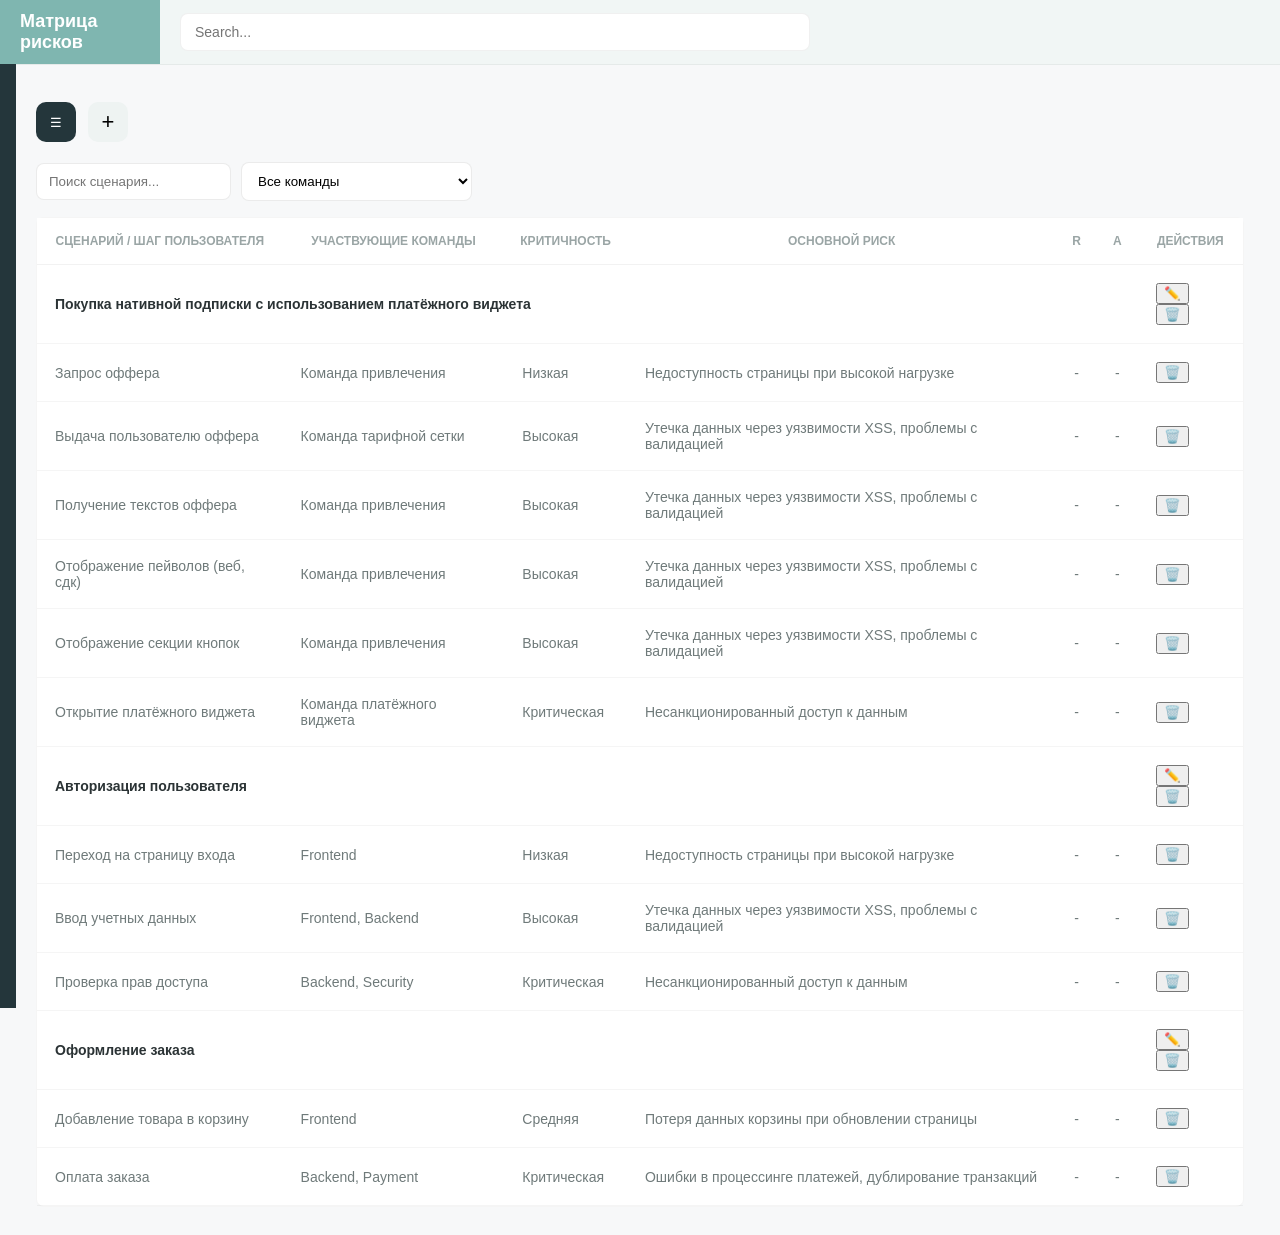
==== index.html @ 80216cce "Update index.html" ====
<!DOCTYPE html>
<html lang="ru">
<head>
<meta charset="UTF-8">
<meta name="viewport" content="width=device-width, initial-scale=1.0">
<title>Матрица рисков — Styled</title>
<style>
/* ====== ONLY STYLE CHANGES (STRUCTURE UNTOUCHED) ====== */

body{
  margin:0;
  background:#f7f8f9;
  font-family:-apple-system,BlinkMacSystemFont,"Segoe UI",Roboto,"Helvetica Neue",Arial,sans-serif;
  color:#2b2f33;
  overflow-x:hidden;
}

/* HEADER */
.header{
  height:64px;
  background:#f1f6f5;
  border-bottom:1px solid rgba(0,0,0,0.05);
  display:flex;
  align-items:center;
  position:fixed;
  top:0;
  left:0;
  right:0;
  z-index:50;
}
.logo-block{
  width:140px;
  height:64px;
  background:#7fb6b0;
  color:white;
  display:flex;
  align-items:center;
  padding-left:20px;
  font-weight:700;
  font-size:18px;
}
.header .search{
  margin-left:20px;
  flex:1;
  max-width:600px;
}
.header .search input{
  width:100%;
  padding:10px 14px;
  border-radius:8px;
  border:1px solid rgba(0,0,0,0.06);
  background:white;
  font-size:14px;
}

/* SIDEBAR */
.sidebar{
  width:240px;
  background:#24363b;
  color:#cfd9d9;
  height:100vh;
  position:fixed;
  top:64px;
  left:0;
  transform:translateX(-260px);
  transition:0.3s;
  padding:22px 18px;
  z-index:60;
}
.sidebar.open{transform:translateX(0);}
.menu-item{
  padding:10px 14px;
  border-radius:8px;
  cursor:pointer;
  margin-bottom:6px;
}
.menu-item:hover{background:rgba(255,255,255,0.05);color:white;}
.menu-item.active{background:rgba(255,255,255,0.08);color:white;}

/* MAIN */
.main{
  margin-top:64px;
  padding:28px 36px;
  transition:margin-left .3s;
}
.body-sidebar-open .main{margin-left:240px;}

/* (+) BUTTON */
.add-scn-button{
  width:40px;height:40px;border-radius:10px;border:none;
  background:#eef3f2;
  font-size:22px;
  cursor:pointer;
  display:flex;align-items:center;justify-content:center;
  margin-bottom:16px;
}

/* CONTROLS */
.controls{display:flex;justify-content:space-between;margin-bottom:16px;}
.controls input, .controls select{
  padding:10px 12px;
  border-radius:8px;
  border:1px solid rgba(0,0,0,0.08);
  background:white;
}

/* TABLE */
.table-container{
  background:white;
  border-radius:8px;
  border:1px solid rgba(0,0,0,0.04);
}
table{width:100%;border-collapse:collapse;}
thead th{
  font-size:12px;
  padding:16px;
  background:white;
  color:#9aa5a5;
  border-bottom:1px solid rgba(0,0,0,0.05);
  text-transform:uppercase;
}
tbody td{
  padding:18px;
  border-bottom:1px solid rgba(0,0,0,0.04);
  color:#6f7a7a;
  font-size:14px;
}
tbody tr:hover{background:rgba(0,0,0,0.02);}
.scenario-row td{font-weight:700;color:#2b3335;}

/* MODAL */
.modal-overlay{
  position:fixed;
  inset:0;
  background:rgba(0,0,0,0.5);
  display:none;
  align-items:center;
  justify-content:center;
  z-index:200;
}
.modal-overlay.active{display:flex;}
.modal{
  width:90%;max-width:880px;
  background:white;
  border-radius:10px;
  overflow:hidden;
}
.modal-header{
  padding:20px;
  border-bottom:1px solid rgba(0,0,0,0.06);
  font-size:20px;
  font-weight:700;
}
.modal-body{padding:20px;}
.modal-footer{
  padding:14px;
  border-top:1px solid rgba(0,0,0,0.06);
  display:flex;justify-content:flex-end;gap:10px;
}
button{cursor:pointer;}

</style>
</head>
<body>
<div class="header">
  <div class="logo-block">Матрица рисков</div>
  <div class="search"><input id="searchInput" placeholder="Search..." /></div>
</div>

<div class="sidebar" id="sidebar">
  <button id="sidebarClose" style="width:32px;height:32px;border:none;border-radius:8px;background:#1c2a2e;color:white;cursor:pointer;display:flex;align-items:center;justify-content:center;margin-bottom:16px;">✕</button>
  <div class="menu-item active">Матрица рисков</div>
      <div class="menu-item" onclick="toggleExportDropdown()">Экспорт</div>
      <div class="menu-item" onclick="toggleImportDropdown()">Импорт</div>
  <div class="menu-item">RACI</div>
  <div class="menu-item">MIRO</div>
  <div class="menu-item">Графики</div>
</div>

<div class="main" id="mainContent">
  <div style="display:flex;align-items:center;gap:12px;margin-bottom:20px;margin-top:10px;height:40px;align-items:center;">
    <button id="sidebarToggle" style="width:40px;height:40px;border:none;border-radius:10px;background:#24363b;color:white;cursor:pointer;display:flex;align-items:center;justify-content:center;">☰</button>
    <button class="add-scn-button" style="margin:0;">+</button>
  </div>

  <div class="controls">
    <div style="display:flex;gap:10px;align-items:center;">
      <input id="searchInput2" placeholder="Поиск сценария..." oninput="applyFilters()">
      <select id="teamFilter" onchange="applyFilters()"><option value="">Все команды</option></select>
    </div>
    <div style="display:none;"></div>
  </div>

  <div class="table-container">
    <div class="table-wrapper">
      <table id="risksTable">
        <thead>
          <tr>
            <th>Сценарий / Шаг пользователя</th>
            <th>Участвующие команды</th>
            <th>Критичность</th>
            <th>Основной риск</th>
            <th>R</th>
            <th>A</th>
            <th id="actionsHeader">Действия</th>
          </tr>
        </thead>
        <tbody id="tableBody"></tbody>
      </table>
    </div>
<!-- HAMBURGER BUTTON TO OPEN SIDEBAR -->

</div>
</div>

<div class="modal-overlay" id="modalOverlay">
  <div class="modal">
    <div class="modal-header"><span id="modalTitle">Добавить сценарий</span></div>
    <div class="modal-body">
      <label>Название сценария *</label>
      <input id="scenarioName" style="width:100%;padding:10px;margin-bottom:14px;border-radius:8px;border:1px solid rgba(0,0,0,0.08);">
      <div id="stepsContainer"></div>
      <button onclick="addStep()">➕ Добавить шаг</button>
    </div>
    <div class="modal-footer">
      <button onclick="closeModal()">Отмена</button>
      <button onclick="saveScenario()">Сохранить</button>
    </div>
  </div>
</div>

 <script src="app.js"></script>
</body>
</html>
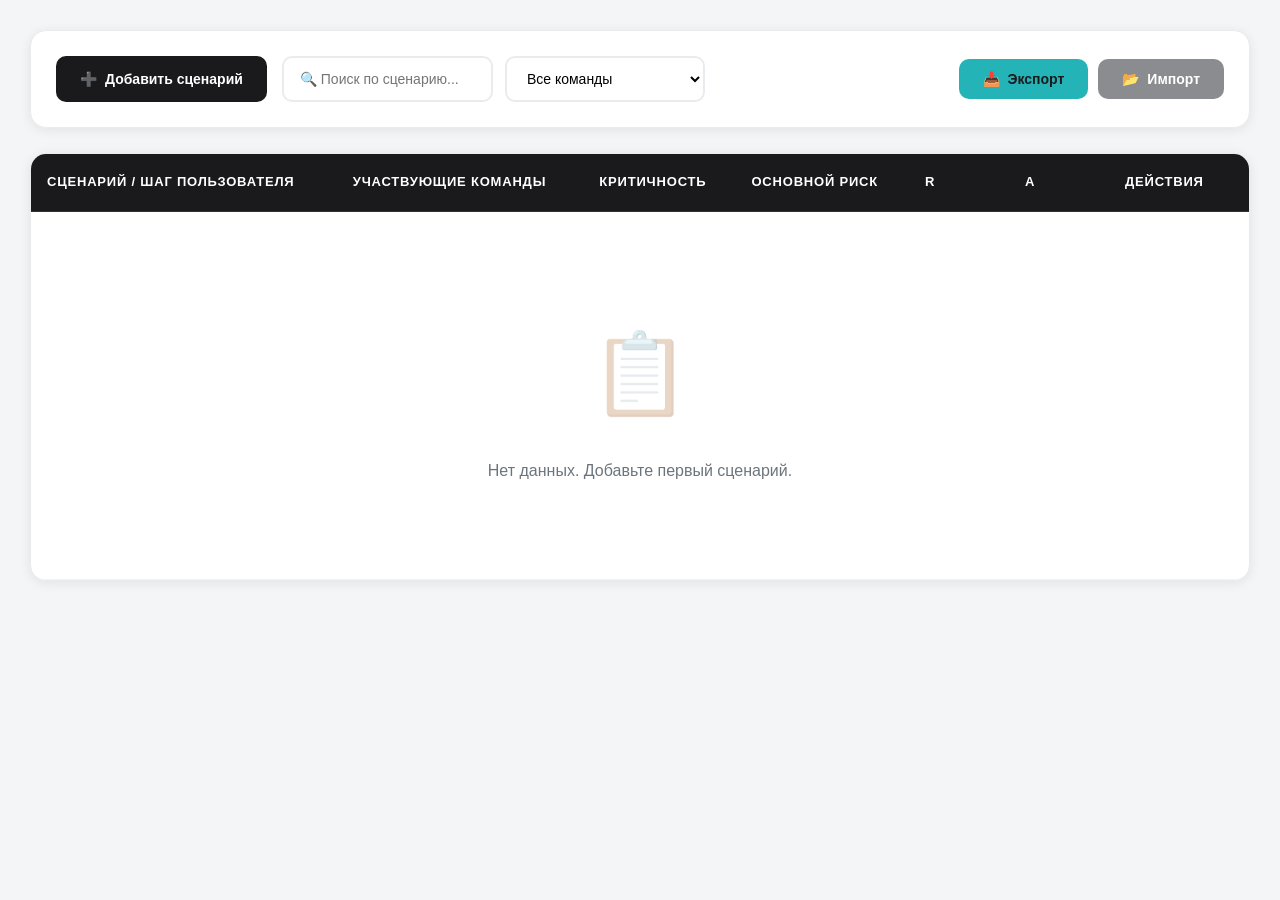
==== commit 43107a12: "Update index.html" ====
--- a/index.html
+++ b/index.html
@@ -1,234 +1,717 @@
 <!DOCTYPE html>
 <html lang="ru">
 <head>
-<meta charset="UTF-8">
-<meta name="viewport" content="width=device-width, initial-scale=1.0">
-<title>Матрица рисков — Styled</title>
-<style>
-/* ====== ONLY STYLE CHANGES (STRUCTURE UNTOUCHED) ====== */
-
-body{
-  margin:0;
-  background:#f7f8f9;
-  font-family:-apple-system,BlinkMacSystemFont,"Segoe UI",Roboto,"Helvetica Neue",Arial,sans-serif;
-  color:#2b2f33;
-  overflow-x:hidden;
-}
-
-/* HEADER */
-.header{
-  height:64px;
-  background:#f1f6f5;
-  border-bottom:1px solid rgba(0,0,0,0.05);
-  display:flex;
-  align-items:center;
-  position:fixed;
-  top:0;
-  left:0;
-  right:0;
-  z-index:50;
-}
-.logo-block{
-  width:140px;
-  height:64px;
-  background:#7fb6b0;
-  color:white;
-  display:flex;
-  align-items:center;
-  padding-left:20px;
-  font-weight:700;
-  font-size:18px;
-}
-.header .search{
-  margin-left:20px;
-  flex:1;
-  max-width:600px;
-}
-.header .search input{
-  width:100%;
-  padding:10px 14px;
-  border-radius:8px;
-  border:1px solid rgba(0,0,0,0.06);
-  background:white;
-  font-size:14px;
-}
-
-/* SIDEBAR */
-.sidebar{
-  width:240px;
-  background:#24363b;
-  color:#cfd9d9;
-  height:100vh;
-  position:fixed;
-  top:64px;
-  left:0;
-  transform:translateX(-260px);
-  transition:0.3s;
-  padding:22px 18px;
-  z-index:60;
-}
-.sidebar.open{transform:translateX(0);}
-.menu-item{
-  padding:10px 14px;
-  border-radius:8px;
-  cursor:pointer;
-  margin-bottom:6px;
-}
-.menu-item:hover{background:rgba(255,255,255,0.05);color:white;}
-.menu-item.active{background:rgba(255,255,255,0.08);color:white;}
-
-/* MAIN */
-.main{
-  margin-top:64px;
-  padding:28px 36px;
-  transition:margin-left .3s;
-}
-.body-sidebar-open .main{margin-left:240px;}
-
-/* (+) BUTTON */
-.add-scn-button{
-  width:40px;height:40px;border-radius:10px;border:none;
-  background:#eef3f2;
-  font-size:22px;
-  cursor:pointer;
-  display:flex;align-items:center;justify-content:center;
-  margin-bottom:16px;
-}
-
-/* CONTROLS */
-.controls{display:flex;justify-content:space-between;margin-bottom:16px;}
-.controls input, .controls select{
-  padding:10px 12px;
-  border-radius:8px;
-  border:1px solid rgba(0,0,0,0.08);
-  background:white;
-}
-
-/* TABLE */
-.table-container{
-  background:white;
-  border-radius:8px;
-  border:1px solid rgba(0,0,0,0.04);
-}
-table{width:100%;border-collapse:collapse;}
-thead th{
-  font-size:12px;
-  padding:16px;
-  background:white;
-  color:#9aa5a5;
-  border-bottom:1px solid rgba(0,0,0,0.05);
-  text-transform:uppercase;
-}
-tbody td{
-  padding:18px;
-  border-bottom:1px solid rgba(0,0,0,0.04);
-  color:#6f7a7a;
-  font-size:14px;
-}
-tbody tr:hover{background:rgba(0,0,0,0.02);}
-.scenario-row td{font-weight:700;color:#2b3335;}
-
-/* MODAL */
-.modal-overlay{
-  position:fixed;
-  inset:0;
-  background:rgba(0,0,0,0.5);
-  display:none;
-  align-items:center;
-  justify-content:center;
-  z-index:200;
-}
-.modal-overlay.active{display:flex;}
-.modal{
-  width:90%;max-width:880px;
-  background:white;
-  border-radius:10px;
-  overflow:hidden;
-}
-.modal-header{
-  padding:20px;
-  border-bottom:1px solid rgba(0,0,0,0.06);
-  font-size:20px;
-  font-weight:700;
-}
-.modal-body{padding:20px;}
-.modal-footer{
-  padding:14px;
-  border-top:1px solid rgba(0,0,0,0.06);
-  display:flex;justify-content:flex-end;gap:10px;
-}
-button{cursor:pointer;}
-
+    <meta charset="UTF-8">
+    <meta name="viewport" content="width=device-width, initial-scale=1.0">
+    <title>Матрица рисков</title>
+    <style>
+        * {
+            margin: 0;
+            padding: 0;
+            box-sizing: border-box;
+        }
+
+           body {
+        font-family: -apple-system, BlinkMacSystemFont, 'Segoe UI', Roboto, 'Helvetica Neue', Arial, sans-serif;
+        background: #F4F5F7;
+        color: #1A1A1D;
+        line-height: 1.6;
+    }
+
+    .container {
+        max-width: 1600px;
+        margin: 0 auto;
+        padding: 30px;
+    }
+
+    .controls {
+        background: white;
+        padding: 25px;
+        border-radius: 16px;
+        box-shadow: 0 2px 12px rgba(0,0,0,0.08);
+        margin-bottom: 25px;
+        border: 1px solid #e9ecef;
+    }
+
+    .controls-row {
+        display: flex;
+        flex-wrap: wrap;
+        gap: 15px;
+        align-items: center;
+        justify-content: space-between;
+    }
+
+    .controls-left {
+        display: flex;
+        gap: 15px;
+        flex-wrap: wrap;
+        flex: 1;
+    }
+
+    .btn {
+        padding: 12px 24px;
+        border: none;
+        border-radius: 10px;
+        cursor: pointer;
+        font-size: 14px;
+        font-weight: 600;
+        transition: all 0.3s ease;
+        white-space: nowrap;
+        display: inline-flex;
+        align-items: center;
+        gap: 8px;
+    }
+
+    .btn-primary {
+        background: #1A1A1D;
+        color: white;
+    }
+
+    .btn-primary:hover {
+        transform: translateY(-2px);
+        box-shadow: 0 6px 20px rgba(26, 26, 29, 0.4);
+    }
+
+    .btn-success {
+        background: #24b4b7;
+        color: #1A1A1D;
+    }
+
+    .btn-success:hover {
+        transform: translateY(-2px);
+        box-shadow: 0 6px 20px rgba(198, 255, 61, 0.4);
+    }
+
+    .btn-secondary {
+        background: #8B8C8F;
+        color: white;
+    }
+
+    .btn-secondary:hover {
+        transform: translateY(-2px);
+        box-shadow: 0 6px 20px rgba(139, 140, 143, 0.4);
+    }
+
+    .btn-danger {
+        background: #e2d6d6;
+        color: white;
+        padding: 8px 16px;
+        font-size: 13px;
+    }
+
+    .btn-danger:hover {
+        transform: translateY(-2px);
+        box-shadow: 0 4px 12px rgba(255, 71, 87, 0.4);
+    }
+
+    .btn-edit {
+        background: #ffa502;
+        color: white;
+        padding: 8px 16px;
+        font-size: 13px;
+        margin-right: 5px;
+    }
+
+    .btn-edit:hover {
+        transform: translateY(-2px);
+        box-shadow: 0 4px 12px rgba(255, 165, 2, 0.4);
+    }
+
+    .input-group {
+        display: flex;
+        gap: 12px;
+        flex-wrap: wrap;
+    }
+
+    input[type="text"],
+    input[type="number"],
+    select,
+    textarea {
+        padding: 12px 16px;
+        border: 2px solid #e9ecef;
+        border-radius: 10px;
+        font-size: 14px;
+        transition: all 0.3s ease;
+        min-width: 200px;
+        background: white;
+    }
+
+    input[type="text"]:focus,
+    input[type="number"]:focus,
+    select:focus,
+    textarea:focus {
+        outline: none;
+        border-color: #24b4b7;
+        box-shadow: 0 0 0 3px rgba(198, 255, 61, 0.1);
+    }
+
+    .table-container {
+        background: white;
+        border-radius: 16px;
+        box-shadow: 0 2px 12px rgba(0,0,0,0.08);
+        overflow: hidden;
+        border: 1px solid #e9ecef;
+    }
+
+    .table-wrapper {
+        overflow-x: auto;
+    }
+
+    table {
+        width: 100%;
+        border-collapse: collapse;
+        min-width: 1000px;
+    }
+
+    thead {
+        background: #1A1A1D;
+        color: white;
+    }
+
+    th {
+        padding: 18px 16px;
+        text-align: left;
+        font-weight: 600;
+        font-size: 13px;
+        text-transform: uppercase;
+        letter-spacing: 0.8px;
+        border-bottom: 3px solid rgba(255,255,255,0.1);
+    }
+
+    td {
+        padding: 16px;
+        border-bottom: 1px solid #f1f3f5;
+        font-size: 14px;
+        color: #495057;
+    }
+
+    tbody tr {
+        transition: all 0.2s ease;
+    }
+
+    tbody tr:hover {
+        background: #f8f9fa;
+        transform: scale(1.001);
+    }
+
+    .scenario-row {
+        background: #d1d5da;
+        font-weight: 700;
+        color: #1A1A1D;
+    }
+
+    .scenario-row td {
+        padding: 16px;
+        font-size: 15px;
+        border-bottom: 2px solid #adb5bd;
+    }
+
+    .scenario-row:hover {
+        background: #dee2e6;
+    }
+
+    .step-row td:first-child {
+        padding-left: 50px;
+        position: relative;
+    }
+
+    .step-row td:first-child::before {
+        content: '└';
+        position: absolute;
+        left: 30px;
+        color: #adb5bd;
+        font-weight: bold;
+    }
+
+    .editable {
+        cursor: pointer;
+        position: relative;
+        min-height: 20px;
+        border-radius: 6px;
+        transition: all 0.2s ease;
+    }
+
+    .editable:hover {
+        background: #f1f2f6;
+    }
+
+    .editable input,
+    .editable select,
+    .editable textarea {
+        width: 100%;
+        padding: 8px 12px;
+        border: 2px solid #24b4b7;
+        border-radius: 8px;
+        font-size: 14px;
+        min-width: auto;
+    }
+
+    .editable textarea {
+        min-height: 80px;
+        resize: vertical;
+    }
+
+    .criticality {
+        display: inline-block;
+        padding: 6px 14px;
+        border-radius: 20px;
+        font-weight: 700;
+        font-size: 12px;
+        text-transform: uppercase;
+        letter-spacing: 0.5px;
+    }
+
+    .criticality-low {
+        background: #d1fae5;
+        color: #065f46;
+    }
+
+    .criticality-medium {
+        background: #fef3c7;
+        color: #92400e;
+    }
+
+    .criticality-high {
+        background: #fed7d7;
+        color: #991b1b;
+    }
+
+    .criticality-critical {
+        background: #ff4757;
+        color: white;
+    }
+
+    .actions-cell {
+        text-align: center;
+        white-space: nowrap;
+    }
+
+    /* Modal */
+    .modal-overlay {
+        display: none;
+        position: fixed;
+        top: 0;
+        left: 0;
+        right: 0;
+        bottom: 0;
+        background: rgba(0, 0, 0, 0.7);
+        backdrop-filter: blur(8px);
+        z-index: 1000;
+        animation: fadeIn 0.3s ease;
+    }
+
+    .modal-overlay.active {
+        display: flex;
+        align-items: center;
+        justify-content: center;
+    }
+
+    @keyframes fadeIn {
+        from { opacity: 0; }
+        to { opacity: 1; }
+    }
+
+    .modal {
+        background: white;
+        border-radius: 20px;
+        box-shadow: 0 25px 50px rgba(0,0,0,0.5);
+        width: 90%;
+        max-width: 900px;
+        max-height: 90vh;
+        overflow-y: auto;
+        animation: slideUp 0.4s cubic-bezier(0.16, 1, 0.3, 1);
+    }
+
+    @keyframes slideUp {
+        from {
+            opacity: 0;
+            transform: translateY(100px) scale(0.9);
+        }
+        to {
+            opacity: 1;
+            transform: translateY(0) scale(1);
+        }
+    }
+
+    .modal-header {
+        padding: 30px;
+        border-bottom: 2px solid #f1f3f5;
+        display: flex;
+        justify-content: space-between;
+        align-items: center;
+        background: #1A1A1D;
+        color: white;
+        border-radius: 20px 20px 0 0;
+    }
+
+    .modal-header h2 {
+        font-size: 24px;
+        font-weight: 700;
+    }
+
+    .close-btn {
+        background: rgba(255,255,255,0.2);
+        border: none;
+        font-size: 28px;
+        color: white;
+        cursor: pointer;
+        padding: 0;
+        width: 40px;
+        height: 40px;
+        display: flex;
+        align-items: center;
+        justify-content: center;
+        border-radius: 10px;
+        transition: all 0.2s ease;
+    }
+
+    .close-btn:hover {
+        background: rgba(255,255,255,0.3);
+        transform: rotate(90deg);
+    }
+
+    .modal-body {
+        padding: 30px;
+    }
+
+    .form-group {
+        margin-bottom: 24px;
+    }
+
+    .form-group label {
+        display: block;
+        margin-bottom: 10px;
+        font-weight: 600;
+        color: #1A1A1D;
+        font-size: 14px;
+    }
+
+    .form-group input,
+    .form-group select,
+    .form-group textarea {
+        width: 100%;
+        padding: 12px 16px;
+        border: 2px solid #e9ecef;
+        border-radius: 10px;
+        font-size: 14px;
+        font-family: inherit;
+        transition: all 0.3s ease;
+    }
+
+    .form-group textarea {
+        resize: vertical;
+        min-height: 100px;
+    }
+
+    .form-group input:focus,
+    .form-group select:focus,
+    .form-group textarea:focus {
+        outline: none;
+        border-color: #24b4b7;
+        box-shadow: 0 0 0 3px rgba(198, 255, 61, 0.1);
+    }
+
+    .steps-container {
+        margin-top: 20px;
+    }
+
+    .step-item {
+        background: #f8f9fa;
+        padding: 24px;
+        border-radius: 12px;
+        margin-bottom: 20px;
+        border: 2px solid #dee2e6;
+        transition: all 0.3s ease;
+    }
+
+    .step-item:hover {
+        border-color: #24b4b7;
+        box-shadow: 0 4px 12px rgba(198, 255, 61, 0.15);
+    }
+
+    .step-header {
+        display: flex;
+        justify-content: space-between;
+        align-items: center;
+        margin-bottom: 20px;
+    }
+
+    .step-number {
+        font-weight: 700;
+        background: #1A1A1D;
+        color: white;
+        padding: 8px 16px;
+        border-radius: 20px;
+        font-size: 14px;
+    }
+
+    .btn-remove {
+        background: #fed7d7;
+        color: white;
+        padding: 8px 16px;
+        border-radius: 8px;
+        border: none;
+        cursor: pointer;
+        font-size: 13px;
+        font-weight: 600;
+        transition: all 0.2s ease;
+    }
+
+    .btn-remove:hover {
+        transform: translateY(-2px);
+        box-shadow: 0 4px 12px rgba(255, 71, 87, 0.4);
+    }
+
+    .btn-add-step {
+        width: 100%;
+        padding: 16px;
+        background: #f1f2f6;
+        border: 2px dashed #24b4b7;
+        border-radius: 12px;
+        color: #1A1A1D;
+        cursor: pointer;
+        font-weight: 700;
+        font-size: 14px;
+        transition: all 0.3s ease;
+    }
+
+    .btn-add-step:hover {
+        background: #e3e5e8;
+        border-color: #b5e630;
+        transform: translateY(-2px);
+        box-shadow: 0 4px 12px rgba(198, 255, 61, 0.2);
+    }
+
+    .modal-footer {
+        padding: 20px 30px;
+        border-top: 2px solid #f1f3f5;
+        display: flex;
+        gap: 12px;
+        justify-content: flex-end;
+        background: #f8f9fa;
+        border-radius: 0 0 20px 20px;
+    }
+
+    .empty-state {
+        text-align: center;
+        padding: 80px 20px;
+        color: #6c757d;
+    }
+
+    .empty-state-icon {
+        font-size: 80px;
+        margin-bottom: 20px;
+        opacity: 0.3;
+    }
+
+    .empty-state p {
+        font-size: 16px;
+        color: #6c757d;
+    }
+
+    .dropdown {
+        position: relative;
+        display: inline-block;
+    }
+
+    .dropdown-content {
+        display: none;
+        position: absolute;
+        background-color: white;
+        min-width: 220px;
+        box-shadow: 0 8px 24px rgba(0,0,0,0.15);
+        border-radius: 12px;
+        z-index: 1;
+        overflow: hidden;
+        border: 1px solid #e9ecef;
+        top: 100%;
+        right: 0;
+        margin-top: 8px;
+    }
+
+    .dropdown-content.show {
+        display: block;
+    }
+
+    .dropdown-item {
+        padding: 12px 20px;
+        cursor: pointer;
+        transition: all 0.2s ease;
+        display: flex;
+        align-items: center;
+        gap: 10px;
+        font-size: 14px;
+        color: #495057;
+        border: none;
+        background: none;
+        width: 100%;
+        text-align: left;
+        font-weight: 500;
+    }
+
+    .dropdown-item:hover {
+        background: #f1f2f6;
+        color: #1A1A1D;
+    }
+
+    @media (max-width: 768px) {
+        .container {
+            padding: 15px;
+        }
+
+        .controls {
+            padding: 20px;
+        }
+
+        .controls-row {
+            flex-direction: column;
+            align-items: stretch;
+        }
+
+        .controls-left {
+            flex-direction: column;
+        }
+
+        input[type="text"],
+        select {
+            width: 100%;
+            min-width: auto;
+        }
+
+        .modal {
+            width: 95%;
+            max-height: 95vh;
+            border-radius: 16px;
+        }
+
+        .modal-body {
+            padding: 20px;
+        }
+
+        table {
+            font-size: 12px;
+        }
+
+        th, td {
+            padding: 12px 10px;
+        }
+
+        .step-row td:first-child {
+            padding-left: 30px;
+        }
+
+        .step-row td:first-child::before {
+            left: 15px;
+        }
+    }
 </style>
 </head>
 <body>
-<div class="header">
-  <div class="logo-block">Матрица рисков</div>
-  <div class="search"><input id="searchInput" placeholder="Search..." /></div>
-</div>
-
-<div class="sidebar" id="sidebar">
-  <button id="sidebarClose" style="width:32px;height:32px;border:none;border-radius:8px;background:#1c2a2e;color:white;cursor:pointer;display:flex;align-items:center;justify-content:center;margin-bottom:16px;">✕</button>
-  <div class="menu-item active">Матрица рисков</div>
-      <div class="menu-item" onclick="toggleExportDropdown()">Экспорт</div>
-      <div class="menu-item" onclick="toggleImportDropdown()">Импорт</div>
-  <div class="menu-item">RACI</div>
-  <div class="menu-item">MIRO</div>
-  <div class="menu-item">Графики</div>
-</div>
-
-<div class="main" id="mainContent">
-  <div style="display:flex;align-items:center;gap:12px;margin-bottom:20px;margin-top:10px;height:40px;align-items:center;">
-    <button id="sidebarToggle" style="width:40px;height:40px;border:none;border-radius:10px;background:#24363b;color:white;cursor:pointer;display:flex;align-items:center;justify-content:center;">☰</button>
-    <button class="add-scn-button" style="margin:0;">+</button>
-  </div>
-
-  <div class="controls">
-    <div style="display:flex;gap:10px;align-items:center;">
-      <input id="searchInput2" placeholder="Поиск сценария..." oninput="applyFilters()">
-      <select id="teamFilter" onchange="applyFilters()"><option value="">Все команды</option></select>
+    <div class="header">
     </div>
-    <div style="display:none;"></div>
-  </div>
-
-  <div class="table-container">
-    <div class="table-wrapper">
-      <table id="risksTable">
-        <thead>
-          <tr>
-            <th>Сценарий / Шаг пользователя</th>
-            <th>Участвующие команды</th>
-            <th>Критичность</th>
-            <th>Основной риск</th>
-            <th>R</th>
-            <th>A</th>
-            <th id="actionsHeader">Действия</th>
-          </tr>
-        </thead>
-        <tbody id="tableBody"></tbody>
-      </table>
+
+    <div class="container">
+        <div class="controls">
+            <div class="controls-row">
+                <div class="controls-left">
+                    <button class="btn btn-primary" id="addScenarioBtn" onclick="openModal()">
+                        <span>➕</span> Добавить сценарий
+                    </button>
+                    <div class="input-group">
+                        <input type="text" id="searchInput" placeholder="🔍 Поиск по сценарию..." oninput="applyFilters()">
+                        <select id="teamFilter" onchange="applyFilters()">
+                            <option value="">Все команды</option>
+                        </select>
+                    </div>
+                </div>
+                <div style="display: flex; gap: 10px; flex-wrap: wrap;">
+                    <div class="dropdown">
+                        <button class="btn btn-success" onclick="toggleExportDropdown()">
+                            <span>📥</span> Экспорт
+                        </button>
+                        <div id="exportDropdown" class="dropdown-content">
+                            <button class="dropdown-item" onclick="saveToFile()">
+                                <span>💾</span> Скачать JSON
+                            </button>
+                            <button class="dropdown-item" onclick="exportToCSV()">
+                                <span>📊</span> Экспорт в CSV
+                            </button>
+                        </div>
+                    </div>
+                    <div class="dropdown">
+                        <button class="btn btn-secondary" onclick="toggleImportDropdown()">
+                            <span>📂</span> Импорт
+                        </button>
+                        <div id="importDropdown" class="dropdown-content">
+                            <button class="dropdown-item" onclick="document.getElementById('fileInput').click()">
+                                <span>📄</span> Загрузить JSON
+                            </button>
+                            <button class="dropdown-item" onclick="document.getElementById('csvInput').click()">
+                                <span>📊</span> Импорт из CSV
+                            </button>
+                        </div>
+                    </div>
+                    <input type="file" id="fileInput" accept=".json" style="display: none;" onchange="loadFromFile(event)">
+                    <input type="file" id="csvInput" accept=".csv" style="display: none;" onchange="importFromCSV(event)">
+                </div>
+            </div>
+        </div>
+
+        <div class="table-container">
+            <div class="table-wrapper">
+                <table id="risksTable">
+                    <thead>
+                        <tr>
+                            <th>Сценарий / Шаг пользователя</th>
+                            <th>Участвующие команды</th>
+                            <th>Критичность</th>
+                            <th>Основной риск</th>
+                            <th style="width: 100px;">R</th>
+                            <th style="width: 100px;">A</th>
+                            <th style="width: 140px;" id="actionsHeader">Действия</th>
+                        </tr>
+                    </thead>
+                    <tbody id="tableBody">
+                        <tr>
+                            <td colspan="7">
+                                <div class="empty-state">
+                                    <div class="empty-state-icon">📋</div>
+                                    <p>Нет данных. Добавьте первый сценарий.</p>
+                                </div>
+                            </td>
+                        </tr>
+                    </tbody>
+                </table>
+            </div>
+        </div>
     </div>
-<!-- HAMBURGER BUTTON TO OPEN SIDEBAR -->
-
-</div>
-</div>
-
-<div class="modal-overlay" id="modalOverlay">
-  <div class="modal">
-    <div class="modal-header"><span id="modalTitle">Добавить сценарий</span></div>
-    <div class="modal-body">
-      <label>Название сценария *</label>
-      <input id="scenarioName" style="width:100%;padding:10px;margin-bottom:14px;border-radius:8px;border:1px solid rgba(0,0,0,0.08);">
-      <div id="stepsContainer"></div>
-      <button onclick="addStep()">➕ Добавить шаг</button>
+
+    <!-- Modal -->
+    <div class="modal-overlay" id="modalOverlay">
+        <div class="modal">
+            <div class="modal-header">
+                <h2 id="modalTitle">Добавить сценарий</h2>
+                <button class="close-btn" onclick="closeModal()">&times;</button>
+            </div>
+            <div class="modal-body">
+                <div class="form-group">
+                    <label>Название сценария *</label>
+                    <input type="text" id="scenarioName" placeholder="Например: Регистрация пользователя">
+                </div>
+
+                <div class="steps-container">
+                    <label style="display: block; margin-bottom: 12px; font-weight: 600; color: #2d3748;">Шаги сценария</label>
+                    <div id="stepsContainer"></div>
+                    <button class="btn-add-step" onclick="addStep()">➕ Добавить шаг</button>
+                </div>
+            </div>
+            <div class="modal-footer">
+                <button class="btn btn-secondary" onclick="closeModal()">Отмена</button>
+                <button class="btn btn-success" onclick="saveScenario()">💾 Сохранить сценарий</button>
+            </div>
+        </div>
     </div>
-    <div class="modal-footer">
-      <button onclick="closeModal()">Отмена</button>
-      <button onclick="saveScenario()">Сохранить</button>
-    </div>
-  </div>
-</div>
-
- <script src="app.js"></script>
+
+    <script src="app.js"></script>
 </body>
 </html>
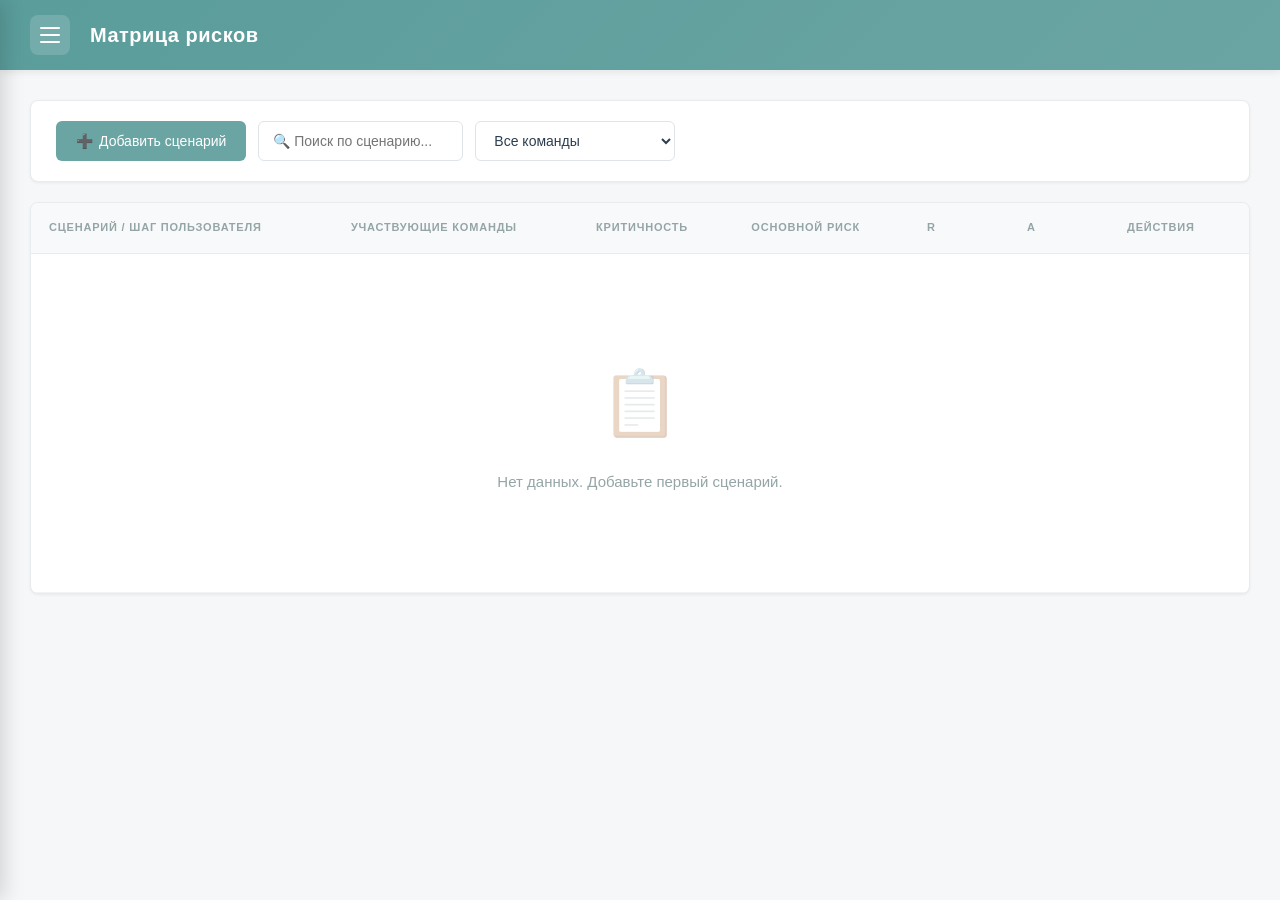
==== commit b98d5bf9: "Update index.html" ====
--- a/index.html
+++ b/index.html
@@ -11,603 +11,802 @@
             box-sizing: border-box;
         }
 
-           body {
-        font-family: -apple-system, BlinkMacSystemFont, 'Segoe UI', Roboto, 'Helvetica Neue', Arial, sans-serif;
-        background: #F4F5F7;
-        color: #1A1A1D;
-        line-height: 1.6;
-    }
-
-    .container {
-        max-width: 1600px;
-        margin: 0 auto;
-        padding: 30px;
-    }
-
-    .controls {
-        background: white;
-        padding: 25px;
-        border-radius: 16px;
-        box-shadow: 0 2px 12px rgba(0,0,0,0.08);
-        margin-bottom: 25px;
-        border: 1px solid #e9ecef;
-    }
-
-    .controls-row {
-        display: flex;
-        flex-wrap: wrap;
-        gap: 15px;
-        align-items: center;
-        justify-content: space-between;
-    }
-
-    .controls-left {
-        display: flex;
-        gap: 15px;
-        flex-wrap: wrap;
-        flex: 1;
-    }
-
-    .btn {
-        padding: 12px 24px;
-        border: none;
-        border-radius: 10px;
-        cursor: pointer;
-        font-size: 14px;
-        font-weight: 600;
-        transition: all 0.3s ease;
-        white-space: nowrap;
-        display: inline-flex;
-        align-items: center;
-        gap: 8px;
-    }
-
-    .btn-primary {
-        background: #1A1A1D;
-        color: white;
-    }
-
-    .btn-primary:hover {
-        transform: translateY(-2px);
-        box-shadow: 0 6px 20px rgba(26, 26, 29, 0.4);
-    }
-
-    .btn-success {
-        background: #24b4b7;
-        color: #1A1A1D;
-    }
-
-    .btn-success:hover {
-        transform: translateY(-2px);
-        box-shadow: 0 6px 20px rgba(198, 255, 61, 0.4);
-    }
-
-    .btn-secondary {
-        background: #8B8C8F;
-        color: white;
-    }
-
-    .btn-secondary:hover {
-        transform: translateY(-2px);
-        box-shadow: 0 6px 20px rgba(139, 140, 143, 0.4);
-    }
-
-    .btn-danger {
-        background: #e2d6d6;
-        color: white;
-        padding: 8px 16px;
-        font-size: 13px;
-    }
-
-    .btn-danger:hover {
-        transform: translateY(-2px);
-        box-shadow: 0 4px 12px rgba(255, 71, 87, 0.4);
-    }
-
-    .btn-edit {
-        background: #ffa502;
-        color: white;
-        padding: 8px 16px;
-        font-size: 13px;
-        margin-right: 5px;
-    }
-
-    .btn-edit:hover {
-        transform: translateY(-2px);
-        box-shadow: 0 4px 12px rgba(255, 165, 2, 0.4);
-    }
-
-    .input-group {
-        display: flex;
-        gap: 12px;
-        flex-wrap: wrap;
-    }
-
-    input[type="text"],
-    input[type="number"],
-    select,
-    textarea {
-        padding: 12px 16px;
-        border: 2px solid #e9ecef;
-        border-radius: 10px;
-        font-size: 14px;
-        transition: all 0.3s ease;
-        min-width: 200px;
-        background: white;
-    }
-
-    input[type="text"]:focus,
-    input[type="number"]:focus,
-    select:focus,
-    textarea:focus {
-        outline: none;
-        border-color: #24b4b7;
-        box-shadow: 0 0 0 3px rgba(198, 255, 61, 0.1);
-    }
-
-    .table-container {
-        background: white;
-        border-radius: 16px;
-        box-shadow: 0 2px 12px rgba(0,0,0,0.08);
-        overflow: hidden;
-        border: 1px solid #e9ecef;
-    }
-
-    .table-wrapper {
-        overflow-x: auto;
-    }
-
-    table {
-        width: 100%;
-        border-collapse: collapse;
-        min-width: 1000px;
-    }
-
-    thead {
-        background: #1A1A1D;
-        color: white;
-    }
-
-    th {
-        padding: 18px 16px;
-        text-align: left;
-        font-weight: 600;
-        font-size: 13px;
-        text-transform: uppercase;
-        letter-spacing: 0.8px;
-        border-bottom: 3px solid rgba(255,255,255,0.1);
-    }
-
-    td {
-        padding: 16px;
-        border-bottom: 1px solid #f1f3f5;
-        font-size: 14px;
-        color: #495057;
-    }
-
-    tbody tr {
-        transition: all 0.2s ease;
-    }
-
-    tbody tr:hover {
-        background: #f8f9fa;
-        transform: scale(1.001);
-    }
-
-    .scenario-row {
-        background: #d1d5da;
-        font-weight: 700;
-        color: #1A1A1D;
-    }
-
-    .scenario-row td {
-        padding: 16px;
-        font-size: 15px;
-        border-bottom: 2px solid #adb5bd;
-    }
-
-    .scenario-row:hover {
-        background: #dee2e6;
-    }
-
-    .step-row td:first-child {
-        padding-left: 50px;
-        position: relative;
-    }
-
-    .step-row td:first-child::before {
-        content: '└';
-        position: absolute;
-        left: 30px;
-        color: #adb5bd;
-        font-weight: bold;
-    }
-
-    .editable {
-        cursor: pointer;
-        position: relative;
-        min-height: 20px;
-        border-radius: 6px;
-        transition: all 0.2s ease;
-    }
-
-    .editable:hover {
-        background: #f1f2f6;
-    }
-
-    .editable input,
-    .editable select,
-    .editable textarea {
-        width: 100%;
-        padding: 8px 12px;
-        border: 2px solid #24b4b7;
-        border-radius: 8px;
-        font-size: 14px;
-        min-width: auto;
-    }
-
-    .editable textarea {
-        min-height: 80px;
-        resize: vertical;
-    }
-
-    .criticality {
-        display: inline-block;
-        padding: 6px 14px;
-        border-radius: 20px;
-        font-weight: 700;
-        font-size: 12px;
-        text-transform: uppercase;
-        letter-spacing: 0.5px;
-    }
-
-    .criticality-low {
-        background: #d1fae5;
-        color: #065f46;
-    }
-
-    .criticality-medium {
-        background: #fef3c7;
-        color: #92400e;
-    }
-
-    .criticality-high {
-        background: #fed7d7;
-        color: #991b1b;
-    }
-
-    .criticality-critical {
-        background: #ff4757;
-        color: white;
-    }
-
-    .actions-cell {
-        text-align: center;
-        white-space: nowrap;
-    }
-
-    /* Modal */
-    .modal-overlay {
-        display: none;
-        position: fixed;
-        top: 0;
-        left: 0;
-        right: 0;
-        bottom: 0;
-        background: rgba(0, 0, 0, 0.7);
-        backdrop-filter: blur(8px);
-        z-index: 1000;
-        animation: fadeIn 0.3s ease;
-    }
-
-    .modal-overlay.active {
-        display: flex;
-        align-items: center;
-        justify-content: center;
-    }
-
-    @keyframes fadeIn {
-        from { opacity: 0; }
-        to { opacity: 1; }
-    }
-
-    .modal {
-        background: white;
-        border-radius: 20px;
-        box-shadow: 0 25px 50px rgba(0,0,0,0.5);
-        width: 90%;
-        max-width: 900px;
-        max-height: 90vh;
-        overflow-y: auto;
-        animation: slideUp 0.4s cubic-bezier(0.16, 1, 0.3, 1);
-    }
-
-    @keyframes slideUp {
-        from {
+        body {
+            font-family: -apple-system, BlinkMacSystemFont, 'Segoe UI', 'Helvetica Neue', Arial, sans-serif;
+            background: #f5f7f9;
+            color: #2c3e50;
+            line-height: 1.6;
+        }
+
+        /* Header */
+        .header {
+            background: linear-gradient(135deg, #5a9d9b 0%, #6ba5a3 100%);
+            height: 70px;
+            display: flex;
+            align-items: center;
+            padding: 0 30px;
+            box-shadow: 0 2px 8px rgba(0,0,0,0.08);
+            position: relative;
+        }
+
+        .header-logo {
+            color: white;
+            font-size: 20px;
+            font-weight: 600;
+            letter-spacing: 0.5px;
+        }
+
+        .hamburger {
+            background: rgba(255,255,255,0.15);
+            border: none;
+            width: 40px;
+            height: 40px;
+            border-radius: 8px;
+            cursor: pointer;
+            display: flex;
+            flex-direction: column;
+            align-items: center;
+            justify-content: center;
+            gap: 5px;
+            transition: all 0.3s ease;
+            margin-right: 20px;
+        }
+
+        .hamburger:hover {
+            background: rgba(255,255,255,0.25);
+        }
+
+        .hamburger span {
+            display: block;
+            width: 20px;
+            height: 2px;
+            background: white;
+            border-radius: 2px;
+            transition: all 0.3s ease;
+        }
+
+        /* Sidebar */
+        .sidebar {
+            position: fixed;
+            left: -280px;
+            top: 0;
+            width: 280px;
+            height: 100vh;
+            background: #3d4f5c;
+            box-shadow: 4px 0 20px rgba(0,0,0,0.15);
+            z-index: 2000;
+            transition: left 0.4s cubic-bezier(0.16, 1, 0.3, 1);
+            overflow-y: auto;
+        }
+
+        .sidebar.open {
+            left: 0;
+        }
+
+        .sidebar-header {
+            padding: 25px 20px;
+            border-bottom: 1px solid rgba(255,255,255,0.1);
+            display: flex;
+            justify-content: space-between;
+            align-items: center;
+        }
+
+        .sidebar-title {
+            color: white;
+            font-size: 18px;
+            font-weight: 600;
+        }
+
+        .sidebar-close {
+            background: rgba(255,255,255,0.1);
+            border: none;
+            color: white;
+            width: 32px;
+            height: 32px;
+            border-radius: 6px;
+            cursor: pointer;
+            font-size: 20px;
+            display: flex;
+            align-items: center;
+            justify-content: center;
+            transition: all 0.2s ease;
+        }
+
+        .sidebar-close:hover {
+            background: rgba(255,255,255,0.2);
+            transform: rotate(90deg);
+        }
+
+        .sidebar-menu {
+            padding: 10px 0;
+        }
+
+        .sidebar-item {
+            padding: 14px 20px;
+            color: rgba(255,255,255,0.85);
+            display: flex;
+            align-items: center;
+            gap: 12px;
+            cursor: pointer;
+            transition: all 0.2s ease;
+            border: none;
+            background: none;
+            width: 100%;
+            text-align: left;
+            font-size: 14px;
+            font-weight: 500;
+        }
+
+        .sidebar-item:hover {
+            background: rgba(255,255,255,0.08);
+            color: white;
+        }
+
+        .sidebar-divider {
+            height: 1px;
+            background: rgba(255,255,255,0.1);
+            margin: 10px 0;
+        }
+
+        .sidebar-overlay {
+            position: fixed;
+            top: 0;
+            left: 0;
+            right: 0;
+            bottom: 0;
+            background: rgba(0,0,0,0.5);
+            z-index: 1999;
             opacity: 0;
-            transform: translateY(100px) scale(0.9);
-        }
-        to {
+            visibility: hidden;
+            transition: all 0.3s ease;
+        }
+
+        .sidebar-overlay.active {
             opacity: 1;
-            transform: translateY(0) scale(1);
-        }
-    }
-
-    .modal-header {
-        padding: 30px;
-        border-bottom: 2px solid #f1f3f5;
-        display: flex;
-        justify-content: space-between;
-        align-items: center;
-        background: #1A1A1D;
-        color: white;
-        border-radius: 20px 20px 0 0;
-    }
-
-    .modal-header h2 {
-        font-size: 24px;
-        font-weight: 700;
-    }
-
-    .close-btn {
-        background: rgba(255,255,255,0.2);
-        border: none;
-        font-size: 28px;
-        color: white;
-        cursor: pointer;
-        padding: 0;
-        width: 40px;
-        height: 40px;
-        display: flex;
-        align-items: center;
-        justify-content: center;
-        border-radius: 10px;
-        transition: all 0.2s ease;
-    }
-
-    .close-btn:hover {
-        background: rgba(255,255,255,0.3);
-        transform: rotate(90deg);
-    }
-
-    .modal-body {
-        padding: 30px;
-    }
-
-    .form-group {
-        margin-bottom: 24px;
-    }
-
-    .form-group label {
-        display: block;
-        margin-bottom: 10px;
-        font-weight: 600;
-        color: #1A1A1D;
-        font-size: 14px;
-    }
-
-    .form-group input,
-    .form-group select,
-    .form-group textarea {
-        width: 100%;
-        padding: 12px 16px;
-        border: 2px solid #e9ecef;
-        border-radius: 10px;
-        font-size: 14px;
-        font-family: inherit;
-        transition: all 0.3s ease;
-    }
-
-    .form-group textarea {
-        resize: vertical;
-        min-height: 100px;
-    }
-
-    .form-group input:focus,
-    .form-group select:focus,
-    .form-group textarea:focus {
-        outline: none;
-        border-color: #24b4b7;
-        box-shadow: 0 0 0 3px rgba(198, 255, 61, 0.1);
-    }
-
-    .steps-container {
-        margin-top: 20px;
-    }
-
-    .step-item {
-        background: #f8f9fa;
-        padding: 24px;
-        border-radius: 12px;
-        margin-bottom: 20px;
-        border: 2px solid #dee2e6;
-        transition: all 0.3s ease;
-    }
-
-    .step-item:hover {
-        border-color: #24b4b7;
-        box-shadow: 0 4px 12px rgba(198, 255, 61, 0.15);
-    }
-
-    .step-header {
-        display: flex;
-        justify-content: space-between;
-        align-items: center;
-        margin-bottom: 20px;
-    }
-
-    .step-number {
-        font-weight: 700;
-        background: #1A1A1D;
-        color: white;
-        padding: 8px 16px;
-        border-radius: 20px;
-        font-size: 14px;
-    }
-
-    .btn-remove {
-        background: #fed7d7;
-        color: white;
-        padding: 8px 16px;
-        border-radius: 8px;
-        border: none;
-        cursor: pointer;
-        font-size: 13px;
-        font-weight: 600;
-        transition: all 0.2s ease;
-    }
-
-    .btn-remove:hover {
-        transform: translateY(-2px);
-        box-shadow: 0 4px 12px rgba(255, 71, 87, 0.4);
-    }
-
-    .btn-add-step {
-        width: 100%;
-        padding: 16px;
-        background: #f1f2f6;
-        border: 2px dashed #24b4b7;
-        border-radius: 12px;
-        color: #1A1A1D;
-        cursor: pointer;
-        font-weight: 700;
-        font-size: 14px;
-        transition: all 0.3s ease;
-    }
-
-    .btn-add-step:hover {
-        background: #e3e5e8;
-        border-color: #b5e630;
-        transform: translateY(-2px);
-        box-shadow: 0 4px 12px rgba(198, 255, 61, 0.2);
-    }
-
-    .modal-footer {
-        padding: 20px 30px;
-        border-top: 2px solid #f1f3f5;
-        display: flex;
-        gap: 12px;
-        justify-content: flex-end;
-        background: #f8f9fa;
-        border-radius: 0 0 20px 20px;
-    }
-
-    .empty-state {
-        text-align: center;
-        padding: 80px 20px;
-        color: #6c757d;
-    }
-
-    .empty-state-icon {
-        font-size: 80px;
-        margin-bottom: 20px;
-        opacity: 0.3;
-    }
-
-    .empty-state p {
-        font-size: 16px;
-        color: #6c757d;
-    }
-
-    .dropdown {
-        position: relative;
-        display: inline-block;
-    }
-
-    .dropdown-content {
-        display: none;
-        position: absolute;
-        background-color: white;
-        min-width: 220px;
-        box-shadow: 0 8px 24px rgba(0,0,0,0.15);
-        border-radius: 12px;
-        z-index: 1;
-        overflow: hidden;
-        border: 1px solid #e9ecef;
-        top: 100%;
-        right: 0;
-        margin-top: 8px;
-    }
-
-    .dropdown-content.show {
-        display: block;
-    }
-
-    .dropdown-item {
-        padding: 12px 20px;
-        cursor: pointer;
-        transition: all 0.2s ease;
-        display: flex;
-        align-items: center;
-        gap: 10px;
-        font-size: 14px;
-        color: #495057;
-        border: none;
-        background: none;
-        width: 100%;
-        text-align: left;
-        font-weight: 500;
-    }
-
-    .dropdown-item:hover {
-        background: #f1f2f6;
-        color: #1A1A1D;
-    }
-
-    @media (max-width: 768px) {
+            visibility: visible;
+        }
+
+        /* Container */
         .container {
-            padding: 15px;
-        }
-
+            max-width: 1600px;
+            margin: 0 auto;
+            padding: 30px;
+        }
+
+        .page-title {
+            font-size: 28px;
+            font-weight: 600;
+            color: #2c3e50;
+            margin-bottom: 25px;
+        }
+
+        /* Controls */
         .controls {
+            background: white;
+            padding: 20px 25px;
+            border-radius: 8px;
+            box-shadow: 0 1px 3px rgba(0,0,0,0.06);
+            margin-bottom: 20px;
+            border: 1px solid #e8ecef;
+        }
+
+        .controls-row {
+            display: flex;
+            flex-wrap: wrap;
+            gap: 12px;
+            align-items: center;
+        }
+
+        .controls-left {
+            display: flex;
+            gap: 12px;
+            flex-wrap: wrap;
+            flex: 1;
+        }
+
+        /* Buttons */
+        .btn {
+            padding: 10px 20px;
+            border: none;
+            border-radius: 6px;
+            cursor: pointer;
+            font-size: 14px;
+            font-weight: 500;
+            transition: all 0.2s ease;
+            white-space: nowrap;
+            display: inline-flex;
+            align-items: center;
+            gap: 6px;
+        }
+
+        .btn-primary {
+            background: #6ba5a3;
+            color: white;
+        }
+
+        .btn-primary:hover {
+            background: #5a9d9b;
+            box-shadow: 0 2px 8px rgba(107,165,163,0.3);
+        }
+
+        .btn-success {
+            background: #6ba5a3;
+            color: white;
+        }
+
+        .btn-success:hover {
+            background: #5a9d9b;
+            box-shadow: 0 2px 8px rgba(107,165,163,0.3);
+        }
+
+        .btn-secondary {
+            background: #95a5a6;
+            color: white;
+        }
+
+        .btn-secondary:hover {
+            background: #7f8c8d;
+            box-shadow: 0 2px 8px rgba(149,165,166,0.3);
+        }
+
+        .btn-danger {
+            background: #e74c3c;
+            color: white;
+            padding: 8px 14px;
+            font-size: 13px;
+        }
+
+        .btn-danger:hover {
+            background: #c0392b;
+            box-shadow: 0 2px 6px rgba(231,76,60,0.3);
+        }
+
+        .btn-edit {
+            background: #f39c12;
+            color: white;
+            padding: 8px 14px;
+            font-size: 13px;
+            margin-right: 5px;
+        }
+
+        .btn-edit:hover {
+            background: #e67e22;
+            box-shadow: 0 2px 6px rgba(243,156,18,0.3);
+        }
+
+        /* Inputs */
+        .input-group {
+            display: flex;
+            gap: 12px;
+            flex-wrap: wrap;
+        }
+
+        input[type="text"],
+        input[type="number"],
+        select,
+        textarea {
+            padding: 10px 14px;
+            border: 1px solid #dfe4e8;
+            border-radius: 6px;
+            font-size: 14px;
+            transition: all 0.2s ease;
+            min-width: 200px;
+            background: white;
+            color: #2c3e50;
+        }
+
+        input[type="text"]:focus,
+        input[type="number"]:focus,
+        select:focus,
+        textarea:focus {
+            outline: none;
+            border-color: #6ba5a3;
+            box-shadow: 0 0 0 3px rgba(107,165,163,0.1);
+        }
+
+        /* Table */
+        .table-container {
+            background: white;
+            border-radius: 8px;
+            box-shadow: 0 1px 3px rgba(0,0,0,0.06);
+            overflow: hidden;
+            border: 1px solid #e8ecef;
+        }
+
+        .table-wrapper {
+            overflow-x: auto;
+        }
+
+        table {
+            width: 100%;
+            border-collapse: collapse;
+            min-width: 1000px;
+        }
+
+        thead {
+            background: #f8f9fa;
+            border-bottom: 1px solid #e8ecef;
+        }
+
+        th {
+            padding: 16px 18px;
+            text-align: left;
+            font-weight: 600;
+            font-size: 11px;
+            text-transform: uppercase;
+            letter-spacing: 0.8px;
+            color: #95a5a6;
+        }
+
+        td {
+            padding: 18px;
+            border-bottom: 1px solid #f1f3f5;
+            font-size: 14px;
+            color: #2c3e50;
+        }
+
+        tbody tr {
+            transition: background 0.2s ease;
+        }
+
+        tbody tr:hover {
+            background: #fafbfc;
+        }
+
+        .scenario-row {
+            background: #f8f9fa;
+            font-weight: 600;
+            color: #2c3e50;
+        }
+
+        .scenario-row td {
+            padding: 18px;
+            font-size: 15px;
+            border-bottom: 1px solid #e8ecef;
+        }
+
+        .scenario-row:hover {
+            background: #f1f3f5;
+        }
+
+        .step-row td:first-child {
+            padding-left: 50px;
+            position: relative;
+        }
+
+        .step-row td:first-child::before {
+            content: '└';
+            position: absolute;
+            left: 30px;
+            color: #b0bec5;
+            font-weight: bold;
+        }
+
+        .editable {
+            cursor: pointer;
+            position: relative;
+            min-height: 20px;
+            border-radius: 4px;
+            transition: all 0.2s ease;
+        }
+
+        .editable:hover {
+            background: #f8f9fa;
+        }
+
+        .editable input,
+        .editable select,
+        .editable textarea {
+            width: 100%;
+            padding: 8px 12px;
+            border: 2px solid #6ba5a3;
+            border-radius: 6px;
+            font-size: 14px;
+            min-width: auto;
+        }
+
+        .editable textarea {
+            min-height: 80px;
+            resize: vertical;
+        }
+
+        /* Criticality badges */
+        .criticality {
+            display: inline-block;
+            padding: 5px 12px;
+            border-radius: 16px;
+            font-weight: 600;
+            font-size: 11px;
+            text-transform: uppercase;
+            letter-spacing: 0.5px;
+        }
+
+        .criticality-low {
+            background: #d4edda;
+            color: #155724;
+        }
+
+        .criticality-medium {
+            background: #fff3cd;
+            color: #856404;
+        }
+
+        .criticality-high {
+            background: #f8d7da;
+            color: #721c24;
+        }
+
+        .criticality-critical {
+            background: #e74c3c;
+            color: white;
+        }
+
+        .actions-cell {
+            text-align: center;
+            white-space: nowrap;
+        }
+
+        /* Modal */
+        .modal-overlay {
+            display: none;
+            position: fixed;
+            top: 0;
+            left: 0;
+            right: 0;
+            bottom: 0;
+            background: rgba(0, 0, 0, 0.6);
+            backdrop-filter: blur(4px);
+            z-index: 3000;
+            animation: fadeIn 0.3s ease;
+        }
+
+        .modal-overlay.active {
+            display: flex;
+            align-items: center;
+            justify-content: center;
+        }
+
+        @keyframes fadeIn {
+            from { opacity: 0; }
+            to { opacity: 1; }
+        }
+
+        .modal {
+            background: white;
+            border-radius: 8px;
+            box-shadow: 0 10px 40px rgba(0,0,0,0.2);
+            width: 90%;
+            max-width: 900px;
+            max-height: 90vh;
+            overflow-y: auto;
+            animation: slideUp 0.3s ease;
+        }
+
+        @keyframes slideUp {
+            from {
+                opacity: 0;
+                transform: translateY(50px);
+            }
+            to {
+                opacity: 1;
+                transform: translateY(0);
+            }
+        }
+
+        .modal-header {
+            padding: 25px 30px;
+            border-bottom: 1px solid #e8ecef;
+            display: flex;
+            justify-content: space-between;
+            align-items: center;
+            background: white;
+        }
+
+        .modal-header h2 {
+            font-size: 22px;
+            font-weight: 600;
+            color: #2c3e50;
+        }
+
+        .close-btn {
+            background: #f1f3f5;
+            border: none;
+            font-size: 24px;
+            color: #95a5a6;
+            cursor: pointer;
+            padding: 0;
+            width: 36px;
+            height: 36px;
+            display: flex;
+            align-items: center;
+            justify-content: center;
+            border-radius: 6px;
+            transition: all 0.2s ease;
+        }
+
+        .close-btn:hover {
+            background: #e8ecef;
+            color: #2c3e50;
+            transform: rotate(90deg);
+        }
+
+        .modal-body {
+            padding: 30px;
+            background: white;
+        }
+
+        .form-group {
+            margin-bottom: 20px;
+        }
+
+        .form-group label {
+            display: block;
+            margin-bottom: 8px;
+            font-weight: 600;
+            color: #2c3e50;
+            font-size: 13px;
+        }
+
+        .form-group input,
+        .form-group select,
+        .form-group textarea {
+            width: 100%;
+            padding: 10px 14px;
+            border: 1px solid #dfe4e8;
+            border-radius: 6px;
+            font-size: 14px;
+            font-family: inherit;
+            transition: all 0.2s ease;
+            background: white;
+        }
+
+        .form-group textarea {
+            resize: vertical;
+            min-height: 100px;
+        }
+
+        .form-group input:focus,
+        .form-group select:focus,
+        .form-group textarea:focus {
+            outline: none;
+            border-color: #6ba5a3;
+            box-shadow: 0 0 0 3px rgba(107,165,163,0.1);
+        }
+
+        .steps-container {
+            margin-top: 20px;
+        }
+
+        .step-item {
+            background: #fafbfc;
             padding: 20px;
-        }
-
-        .controls-row {
-            flex-direction: column;
-            align-items: stretch;
-        }
-
-        .controls-left {
-            flex-direction: column;
-        }
-
-        input[type="text"],
-        select {
+            border-radius: 6px;
+            margin-bottom: 16px;
+            border: 1px solid #e8ecef;
+            transition: all 0.2s ease;
+        }
+
+        .step-item:hover {
+            border-color: #6ba5a3;
+            box-shadow: 0 2px 8px rgba(107,165,163,0.1);
+        }
+
+        .step-header {
+            display: flex;
+            justify-content: space-between;
+            align-items: center;
+            margin-bottom: 16px;
+        }
+
+        .step-number {
+            font-weight: 600;
+            background: #6ba5a3;
+            color: white;
+            padding: 6px 14px;
+            border-radius: 16px;
+            font-size: 13px;
+        }
+
+        .btn-remove {
+            background: #e74c3c;
+            color: white;
+            padding: 6px 12px;
+            border-radius: 6px;
+            border: none;
+            cursor: pointer;
+            font-size: 12px;
+            font-weight: 500;
+            transition: all 0.2s ease;
+        }
+
+        .btn-remove:hover {
+            background: #c0392b;
+            box-shadow: 0 2px 6px rgba(231,76,60,0.3);
+        }
+
+        .btn-add-step {
             width: 100%;
-            min-width: auto;
-        }
-
-        .modal {
-            width: 95%;
-            max-height: 95vh;
-            border-radius: 16px;
-        }
-
-        .modal-body {
-            padding: 20px;
-        }
-
-        table {
-            font-size: 12px;
-        }
-
-        th, td {
-            padding: 12px 10px;
-        }
-
-        .step-row td:first-child {
-            padding-left: 30px;
-        }
-
-        .step-row td:first-child::before {
-            left: 15px;
-        }
-    }
-</style>
+            padding: 14px;
+            background: white;
+            border: 2px dashed #b0bec5;
+            border-radius: 6px;
+            color: #6ba5a3;
+            cursor: pointer;
+            font-weight: 600;
+            font-size: 14px;
+            transition: all 0.2s ease;
+        }
+
+        .btn-add-step:hover {
+            background: #fafbfc;
+            border-color: #6ba5a3;
+            box-shadow: 0 2px 6px rgba(107,165,163,0.1);
+        }
+
+        .modal-footer {
+            padding: 20px 30px;
+            border-top: 1px solid #e8ecef;
+            display: flex;
+            gap: 12px;
+            justify-content: flex-end;
+            background: #fafbfc;
+        }
+
+        /* Dropdown */
+        .dropdown {
+            position: relative;
+            display: inline-block;
+        }
+
+        .dropdown-content {
+            display: none;
+            position: absolute;
+            background-color: white;
+            min-width: 200px;
+            box-shadow: 0 4px 16px rgba(0,0,0,0.12);
+            border-radius: 6px;
+            z-index: 1;
+            overflow: hidden;
+            border: 1px solid #e8ecef;
+            top: 100%;
+            right: 0;
+            margin-top: 6px;
+        }
+
+        .dropdown-content.show {
+            display: block;
+        }
+
+        .dropdown-item {
+            padding: 10px 16px;
+            cursor: pointer;
+            transition: all 0.2s ease;
+            display: flex;
+            align-items: center;
+            gap: 8px;
+            font-size: 14px;
+            color: #2c3e50;
+            border: none;
+            background: none;
+            width: 100%;
+            text-align: left;
+            font-weight: 500;
+        }
+
+        .dropdown-item:hover {
+            background: #f8f9fa;
+        }
+
+        /* Empty state */
+        .empty-state {
+            text-align: center;
+            padding: 80px 20px;
+            color: #95a5a6;
+        }
+
+        .empty-state-icon {
+            font-size: 64px;
+            margin-bottom: 16px;
+            opacity: 0.3;
+        }
+
+        .empty-state p {
+            font-size: 15px;
+            color: #95a5a6;
+        }
+
+        /* Responsive */
+        @media (max-width: 768px) {
+            .container {
+                padding: 15px;
+            }
+
+            .controls {
+                padding: 16px 20px;
+            }
+
+            .controls-row {
+                flex-direction: column;
+                align-items: stretch;
+            }
+
+            .controls-left {
+                flex-direction: column;
+            }
+
+            input[type="text"],
+            select {
+                width: 100%;
+                min-width: auto;
+            }
+
+            .modal {
+                width: 95%;
+                max-height: 95vh;
+            }
+
+            .modal-body {
+                padding: 20px;
+            }
+
+            table {
+                font-size: 12px;
+            }
+
+            th, td {
+                padding: 12px 10px;
+            }
+
+            .step-row td:first-child {
+                padding-left: 30px;
+            }
+
+            .step-row td:first-child::before {
+                left: 15px;
+            }
+
+            .sidebar {
+                width: 260px;
+                left: -260px;
+            }
+        }
+    </style>
 </head>
 <body>
+    <!-- Sidebar Overlay -->
+    <div class="sidebar-overlay" id="sidebarOverlay" onclick="closeSidebar()"></div>
+
+    <!-- Sidebar -->
+    <div class="sidebar" id="sidebar">
+        <div class="sidebar-header">
+            <span class="sidebar-title">Меню</span>
+            <button class="sidebar-close" onclick="closeSidebar()">✕</button>
+        </div>
+        <div class="sidebar-menu">
+            <button class="sidebar-item" onclick="document.getElementById('fileInput').click()">
+                <span>📄</span> Загрузить JSON
+            </button>
+            <button class="sidebar-item" onclick="document.getElementById('csvInput').click()">
+                <span>📊</span> Импорт из CSV
+            </button>
+            <div class="sidebar-divider"></div>
+            <button class="sidebar-item" onclick="saveToFile()">
+                <span>💾</span> Скачать JSON
+            </button>
+            <button class="sidebar-item" onclick="exportToCSV()">
+                <span>📊</span> Экспорт в CSV
+            </button>
+        </div>
+    </div>
+
+    <!-- Header -->
     <div class="header">
+        <button class="hamburger" onclick="openSidebar()">
+            <span></span>
+            <span></span>
+            <span></span>
+        </button>
+        <div class="header-logo">Матрица рисков</div>
     </div>
 
     <div class="container">
@@ -624,38 +823,11 @@
                         </select>
                     </div>
                 </div>
-                <div style="display: flex; gap: 10px; flex-wrap: wrap;">
-                    <div class="dropdown">
-                        <button class="btn btn-success" onclick="toggleExportDropdown()">
-                            <span>📥</span> Экспорт
-                        </button>
-                        <div id="exportDropdown" class="dropdown-content">
-                            <button class="dropdown-item" onclick="saveToFile()">
-                                <span>💾</span> Скачать JSON
-                            </button>
-                            <button class="dropdown-item" onclick="exportToCSV()">
-                                <span>📊</span> Экспорт в CSV
-                            </button>
-                        </div>
-                    </div>
-                    <div class="dropdown">
-                        <button class="btn btn-secondary" onclick="toggleImportDropdown()">
-                            <span>📂</span> Импорт
-                        </button>
-                        <div id="importDropdown" class="dropdown-content">
-                            <button class="dropdown-item" onclick="document.getElementById('fileInput').click()">
-                                <span>📄</span> Загрузить JSON
-                            </button>
-                            <button class="dropdown-item" onclick="document.getElementById('csvInput').click()">
-                                <span>📊</span> Импорт из CSV
-                            </button>
-                        </div>
-                    </div>
-                    <input type="file" id="fileInput" accept=".json" style="display: none;" onchange="loadFromFile(event)">
-                    <input type="file" id="csvInput" accept=".csv" style="display: none;" onchange="importFromCSV(event)">
-                </div>
             </div>
         </div>
+
+        <input type="file" id="fileInput" accept=".json" style="display: none;" onchange="loadFromFile(event)">
+        <input type="file" id="csvInput" accept=".csv" style="display: none;" onchange="importFromCSV(event)">
 
         <div class="table-container">
             <div class="table-wrapper">
@@ -700,7 +872,7 @@
                 </div>
 
                 <div class="steps-container">
-                    <label style="display: block; margin-bottom: 12px; font-weight: 600; color: #2d3748;">Шаги сценария</label>
+                    <label style="display: block; margin-bottom: 12px; font-weight: 600; color: #2c3e50;">Шаги сценария</label>
                     <div id="stepsContainer"></div>
                     <button class="btn-add-step" onclick="addStep()">➕ Добавить шаг</button>
                 </div>
@@ -713,5 +885,20 @@
     </div>
 
     <script src="app.js"></script>
+    <script>
+        // Sidebar functions
+        function openSidebar() {
+            document.getElementById('sidebar').classList.add('open');
+            document.getElementById('sidebarOverlay').classList.add('active');
+        }
+
+        function closeSidebar() {
+            document.getElementById('sidebar').classList.remove('open');
+            document.getElementById('sidebarOverlay').classList.remove('active');
+        }
+
+        // Remove old dropdown functions if they exist in app.js
+        // These are now handled by sidebar
+    </script>
 </body>
 </html>
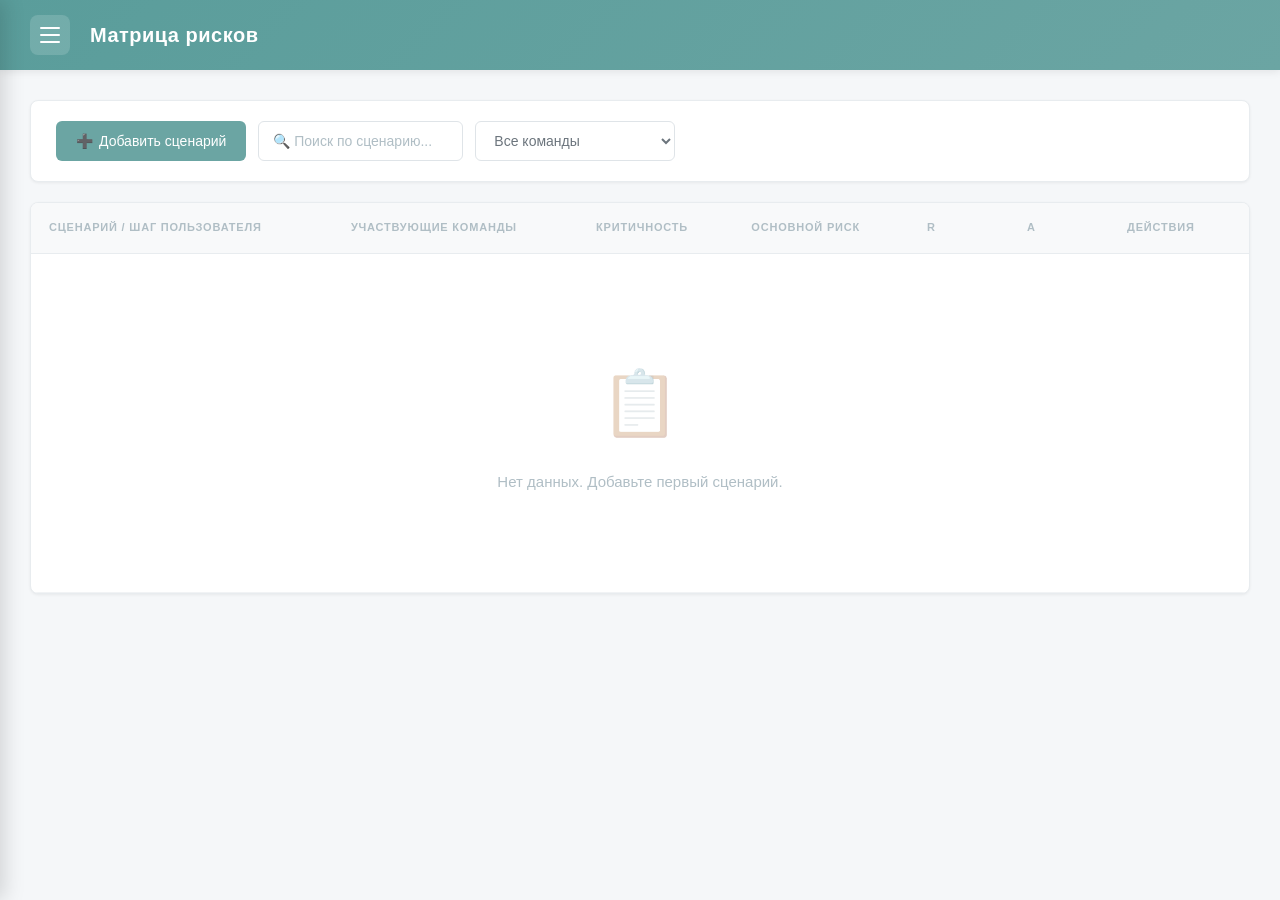
==== commit 7916a853: "Update index.html" ====
--- a/index.html
+++ b/index.html
@@ -250,28 +250,32 @@
         }
 
         .btn-danger {
-            background: #e74c3c;
-            color: white;
+            background: #f8f9fa;
+            color: #95a5a6;
             padding: 8px 14px;
             font-size: 13px;
+            border: 1px solid #e8ecef;
         }
 
         .btn-danger:hover {
-            background: #c0392b;
-            box-shadow: 0 2px 6px rgba(231,76,60,0.3);
+            background: #e8ecef;
+            color: #6c757d;
+            box-shadow: 0 2px 6px rgba(0,0,0,0.08);
         }
 
         .btn-edit {
-            background: #f39c12;
-            color: white;
+            background: #e8ecef;
+            color: #6c757d;
             padding: 8px 14px;
             font-size: 13px;
             margin-right: 5px;
+            border: 1px solid #dfe4e8;
         }
 
         .btn-edit:hover {
-            background: #e67e22;
-            box-shadow: 0 2px 6px rgba(243,156,18,0.3);
+            background: #dfe4e8;
+            color: #495057;
+            box-shadow: 0 2px 6px rgba(0,0,0,0.08);
         }
 
         /* Inputs */
@@ -292,7 +296,7 @@
             transition: all 0.2s ease;
             min-width: 200px;
             background: white;
-            color: #2c3e50;
+            color: #6c757d;
         }
 
         input[type="text"]:focus,
@@ -304,6 +308,11 @@
             box-shadow: 0 0 0 3px rgba(107,165,163,0.1);
         }
 
+        input::placeholder,
+        textarea::placeholder {
+            color: #b0bec5;
+        }
+
         /* Table */
         .table-container {
             background: white;
@@ -335,14 +344,14 @@
             font-size: 11px;
             text-transform: uppercase;
             letter-spacing: 0.8px;
-            color: #95a5a6;
+            color: #b0bec5;
         }
 
         td {
             padding: 18px;
             border-bottom: 1px solid #f1f3f5;
             font-size: 14px;
-            color: #2c3e50;
+            color: #6c757d;
         }
 
         tbody tr {
@@ -356,13 +365,14 @@
         .scenario-row {
             background: #f8f9fa;
             font-weight: 600;
-            color: #2c3e50;
+            color: #495057;
         }
 
         .scenario-row td {
             padding: 18px;
             font-size: 15px;
             border-bottom: 1px solid #e8ecef;
+            color: #495057;
         }
 
         .scenario-row:hover {
@@ -388,6 +398,7 @@
             min-height: 20px;
             border-radius: 4px;
             transition: all 0.2s ease;
+            color: #6c757d;
         }
 
         .editable:hover {
@@ -543,7 +554,7 @@
             display: block;
             margin-bottom: 8px;
             font-weight: 600;
-            color: #2c3e50;
+            color: #495057;
             font-size: 13px;
         }
 
@@ -558,6 +569,7 @@
             font-family: inherit;
             transition: all 0.2s ease;
             background: white;
+            color: #6c757d;
         }
 
         .form-group textarea {
@@ -600,7 +612,7 @@
 
         .step-number {
             font-weight: 600;
-            background: #6ba5a3;
+            background: #95a5a6;
             color: white;
             padding: 6px 14px;
             border-radius: 16px;
@@ -608,11 +620,11 @@
         }
 
         .btn-remove {
-            background: #e74c3c;
-            color: white;
+            background: #f8f9fa;
+            color: #95a5a6;
             padding: 6px 12px;
             border-radius: 6px;
-            border: none;
+            border: 1px solid #e8ecef;
             cursor: pointer;
             font-size: 12px;
             font-weight: 500;
@@ -620,8 +632,9 @@
         }
 
         .btn-remove:hover {
-            background: #c0392b;
-            box-shadow: 0 2px 6px rgba(231,76,60,0.3);
+            background: #e8ecef;
+            color: #6c757d;
+            box-shadow: 0 2px 6px rgba(0,0,0,0.08);
         }
 
         .btn-add-step {
@@ -701,7 +714,7 @@
         .empty-state {
             text-align: center;
             padding: 80px 20px;
-            color: #95a5a6;
+            color: #b0bec5;
         }
 
         .empty-state-icon {
@@ -712,7 +725,7 @@
 
         .empty-state p {
             font-size: 15px;
-            color: #95a5a6;
+            color: #b0bec5;
         }
 
         /* Responsive */
@@ -872,7 +885,7 @@
                 </div>
 
                 <div class="steps-container">
-                    <label style="display: block; margin-bottom: 12px; font-weight: 600; color: #2c3e50;">Шаги сценария</label>
+                    <label style="display: block; margin-bottom: 12px; font-weight: 600; color: #495057;">Шаги сценария</label>
                     <div id="stepsContainer"></div>
                     <button class="btn-add-step" onclick="addStep()">➕ Добавить шаг</button>
                 </div>
@@ -896,9 +909,6 @@
             document.getElementById('sidebar').classList.remove('open');
             document.getElementById('sidebarOverlay').classList.remove('active');
         }
-
-        // Remove old dropdown functions if they exist in app.js
-        // These are now handled by sidebar
     </script>
 </body>
 </html>
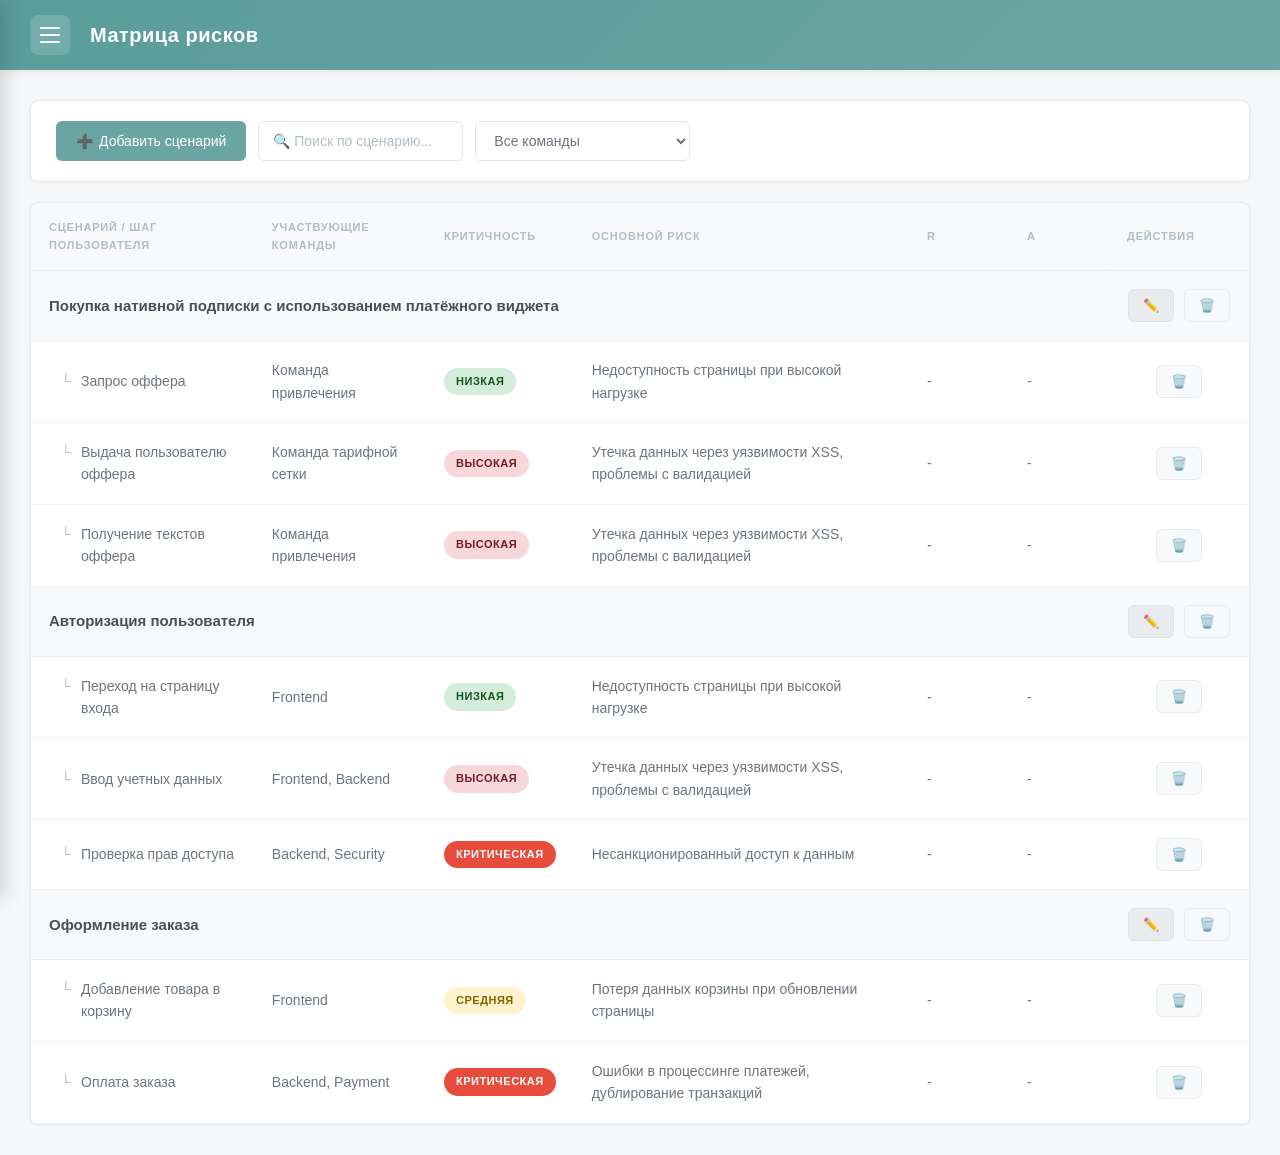
==== commit e7857856: "Update index.html" ====
--- a/index.html
+++ b/index.html
@@ -406,7 +406,6 @@
         }
 
         .editable input,
-        .editable select,
         .editable textarea {
             width: 100%;
             padding: 8px 12px;
@@ -419,6 +418,93 @@
         .editable textarea {
             min-height: 80px;
             resize: vertical;
+        }
+
+        /* Inline editing для select */
+        td.editing {
+            padding: 8px !important;
+            background: white;
+            position: relative;
+            z-index: 100;
+        }
+
+        .editable select {
+            width: 100%;
+            padding: 10px 14px;
+            border: 2px solid #6ba5a3;
+            border-radius: 6px;
+            font-size: 14px;
+            min-width: 150px;
+            background: white;
+            cursor: pointer;
+            appearance: menulist;
+            -webkit-appearance: menulist;
+            -moz-appearance: menulist;
+        }
+
+        .editable select:focus {
+            outline: none;
+            border-color: #5a9d9b;
+            box-shadow: 0 0 0 3px rgba(107,165,163,0.2);
+        }
+
+        /* Custom dropdown для критичности */
+        .criticality-dropdown {
+            position: relative;
+            width: 100%;
+        }
+
+        .criticality-dropdown-btn {
+            width: 100%;
+            padding: 10px 14px;
+            border: 2px solid #6ba5a3;
+            border-radius: 6px;
+            background: white;
+            text-align: left;
+            cursor: pointer;
+            font-size: 14px;
+            display: flex;
+            justify-content: space-between;
+            align-items: center;
+        }
+
+        .criticality-dropdown-btn:hover {
+            background: #f8f9fa;
+        }
+
+        .criticality-dropdown-menu {
+            position: absolute;
+            top: 100%;
+            left: 0;
+            right: 0;
+            background: white;
+            border: 2px solid #6ba5a3;
+            border-top: none;
+            border-radius: 0 0 6px 6px;
+            z-index: 1000;
+            max-height: 200px;
+            overflow-y: auto;
+            box-shadow: 0 4px 12px rgba(0,0,0,0.15);
+            display: none;
+        }
+
+        .criticality-dropdown-menu.show {
+            display: block;
+        }
+
+        .criticality-dropdown-item {
+            padding: 10px 14px;
+            cursor: pointer;
+            transition: background 0.2s;
+        }
+
+        .criticality-dropdown-item:hover {
+            background: #f8f9fa;
+        }
+
+        .criticality-dropdown-item.selected {
+            background: #f0f9f9;
+            font-weight: 600;
         }
 
         /* Criticality badges */
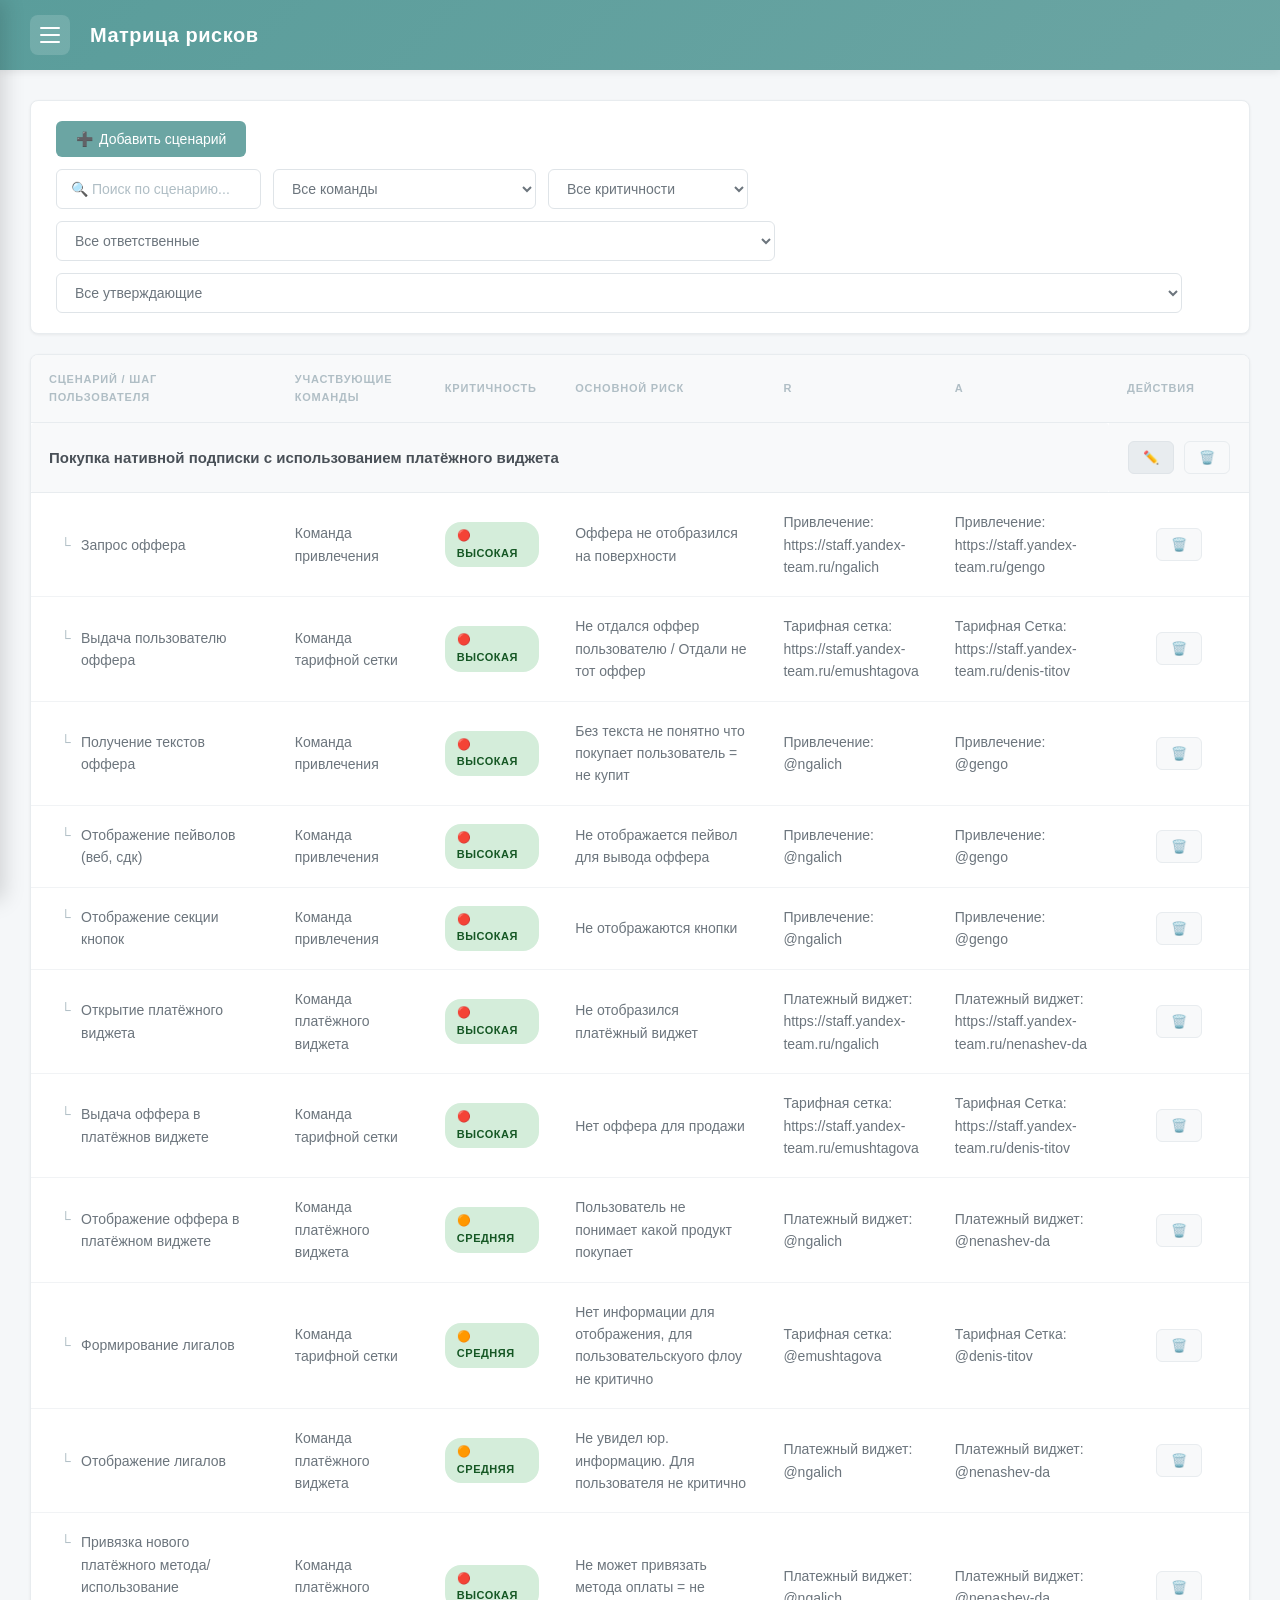
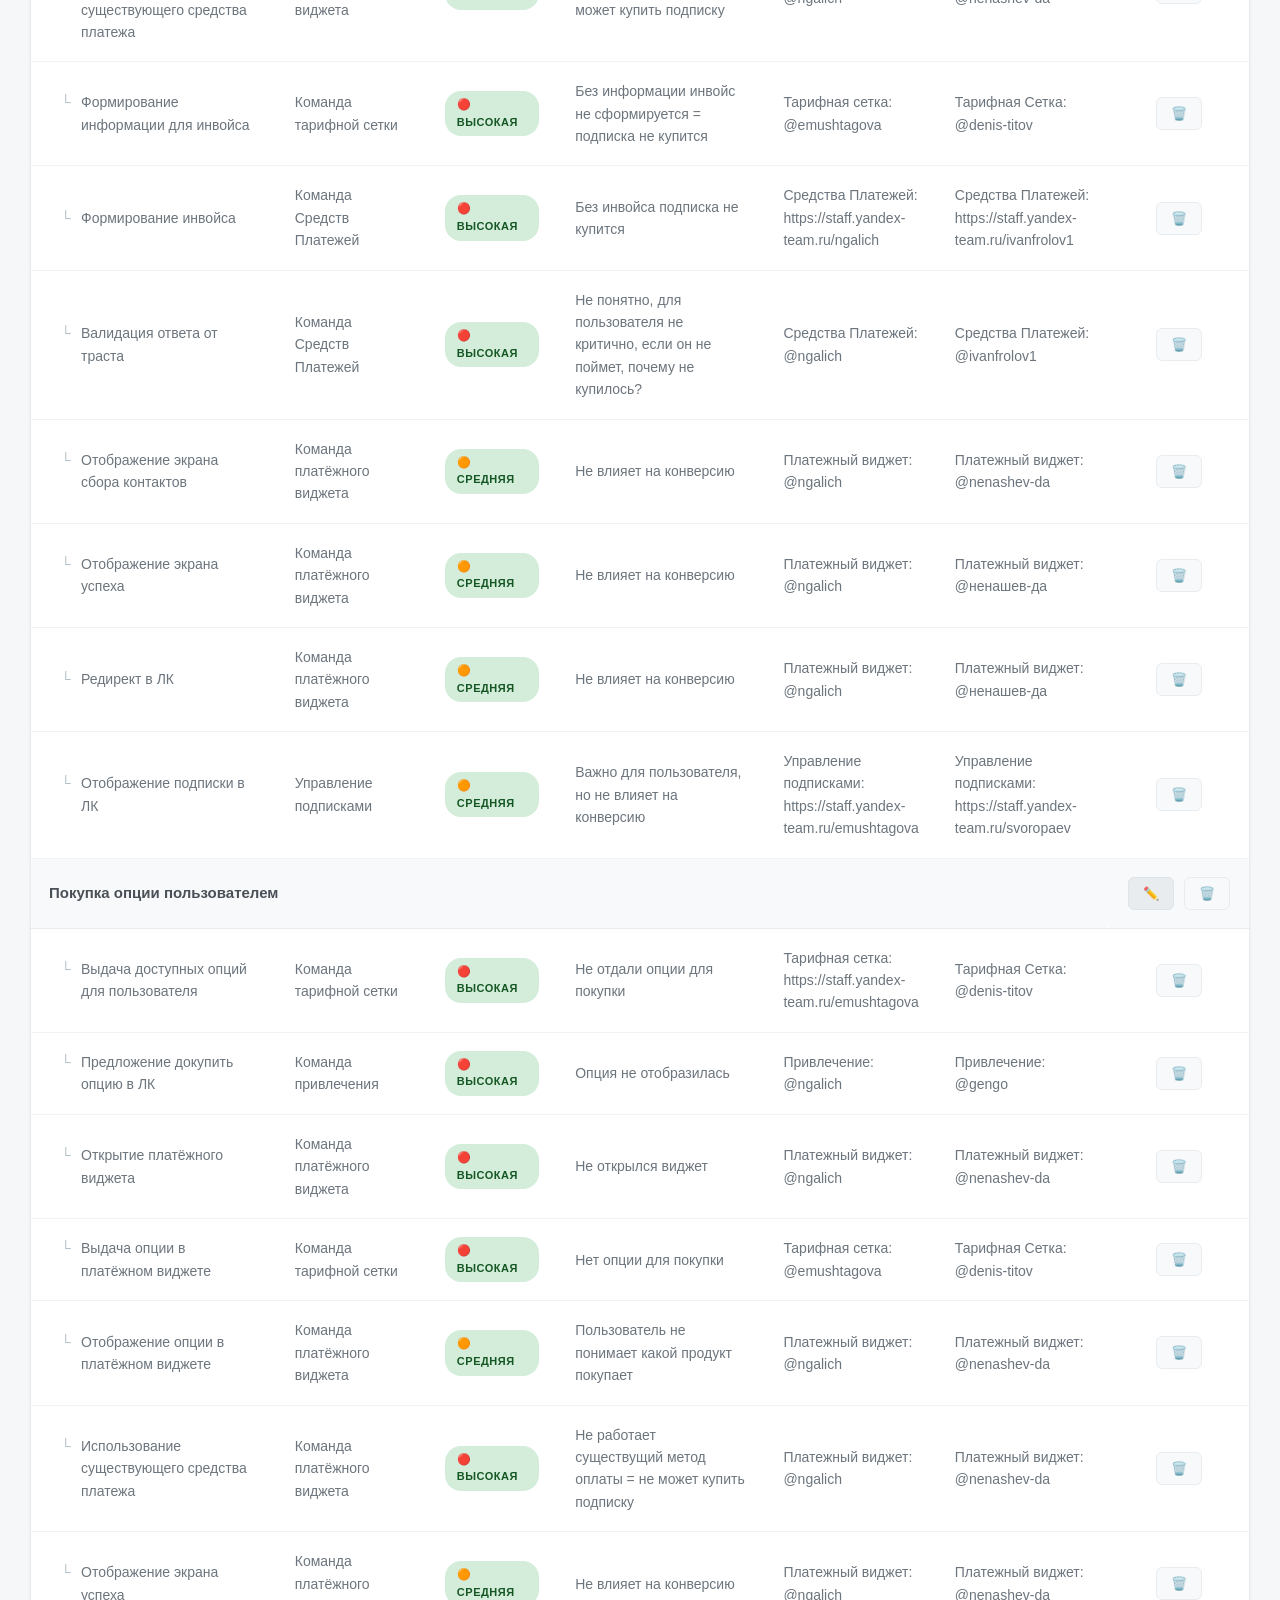
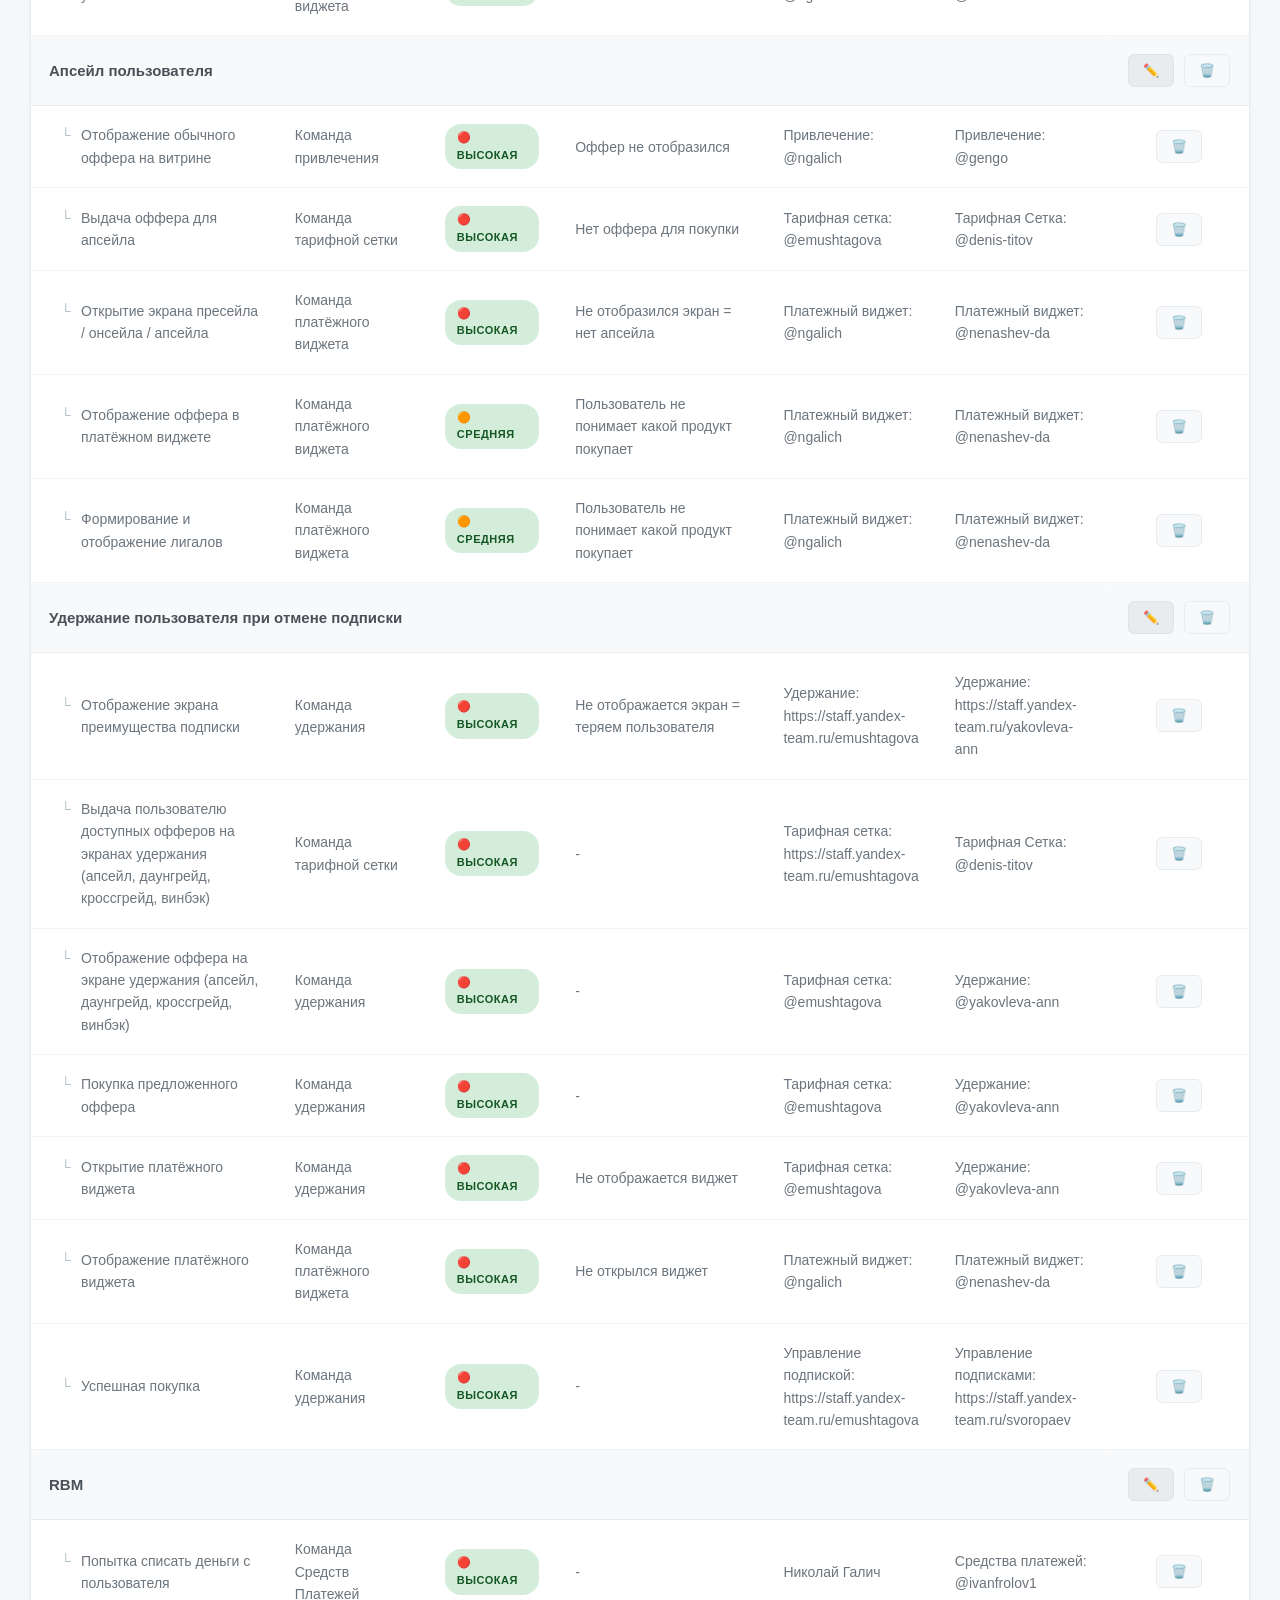
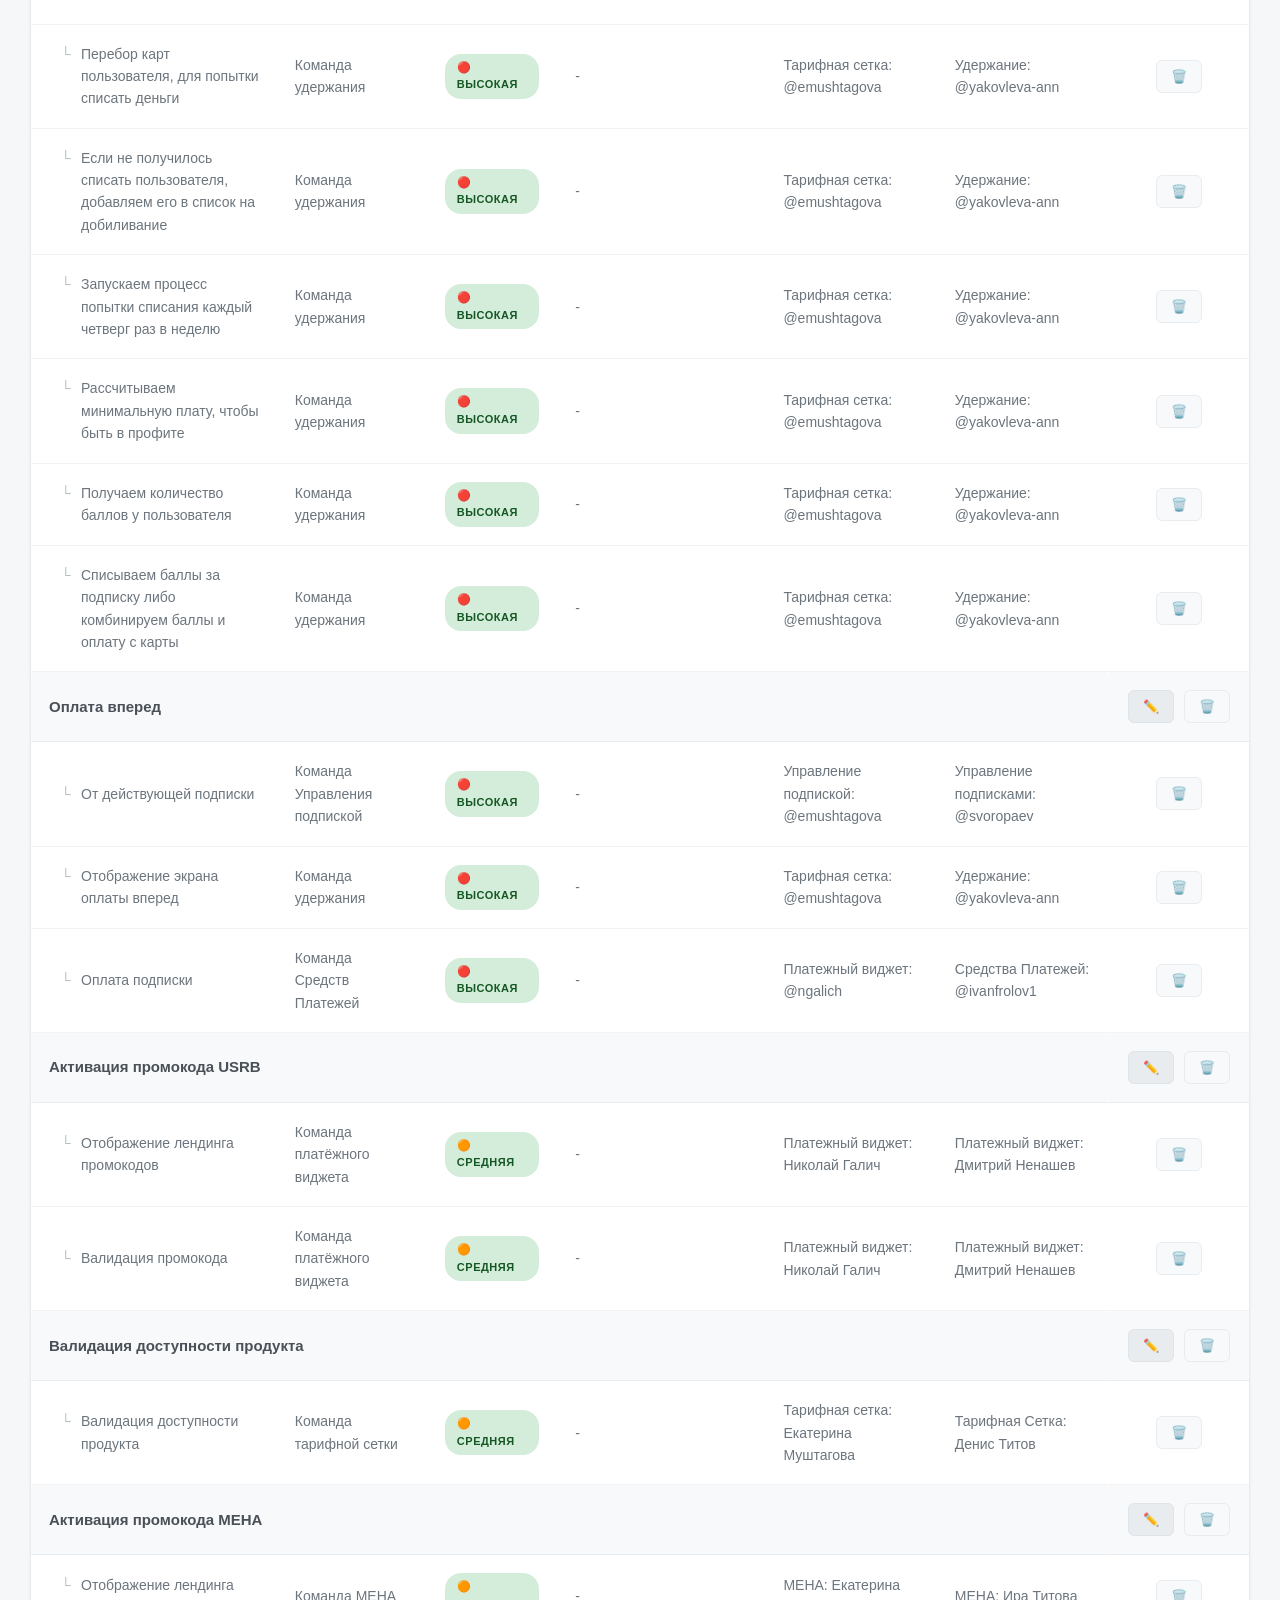
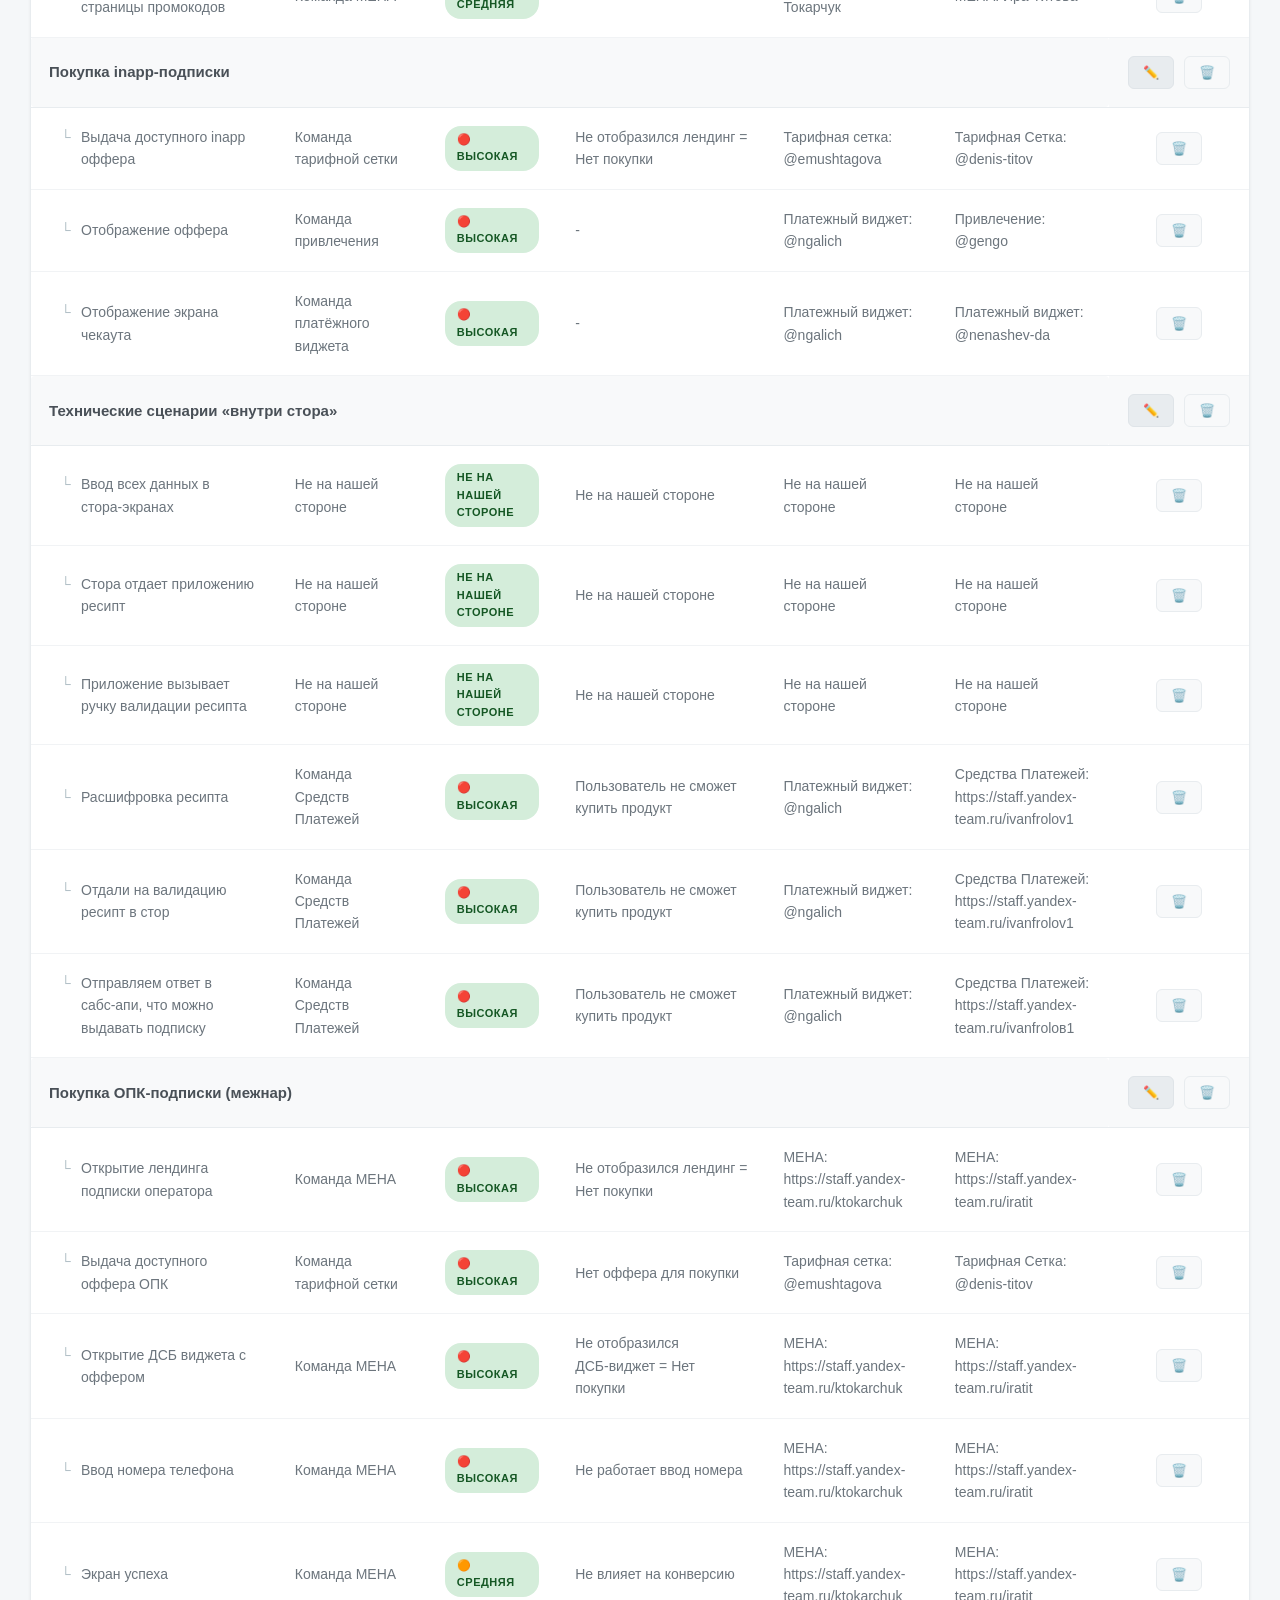
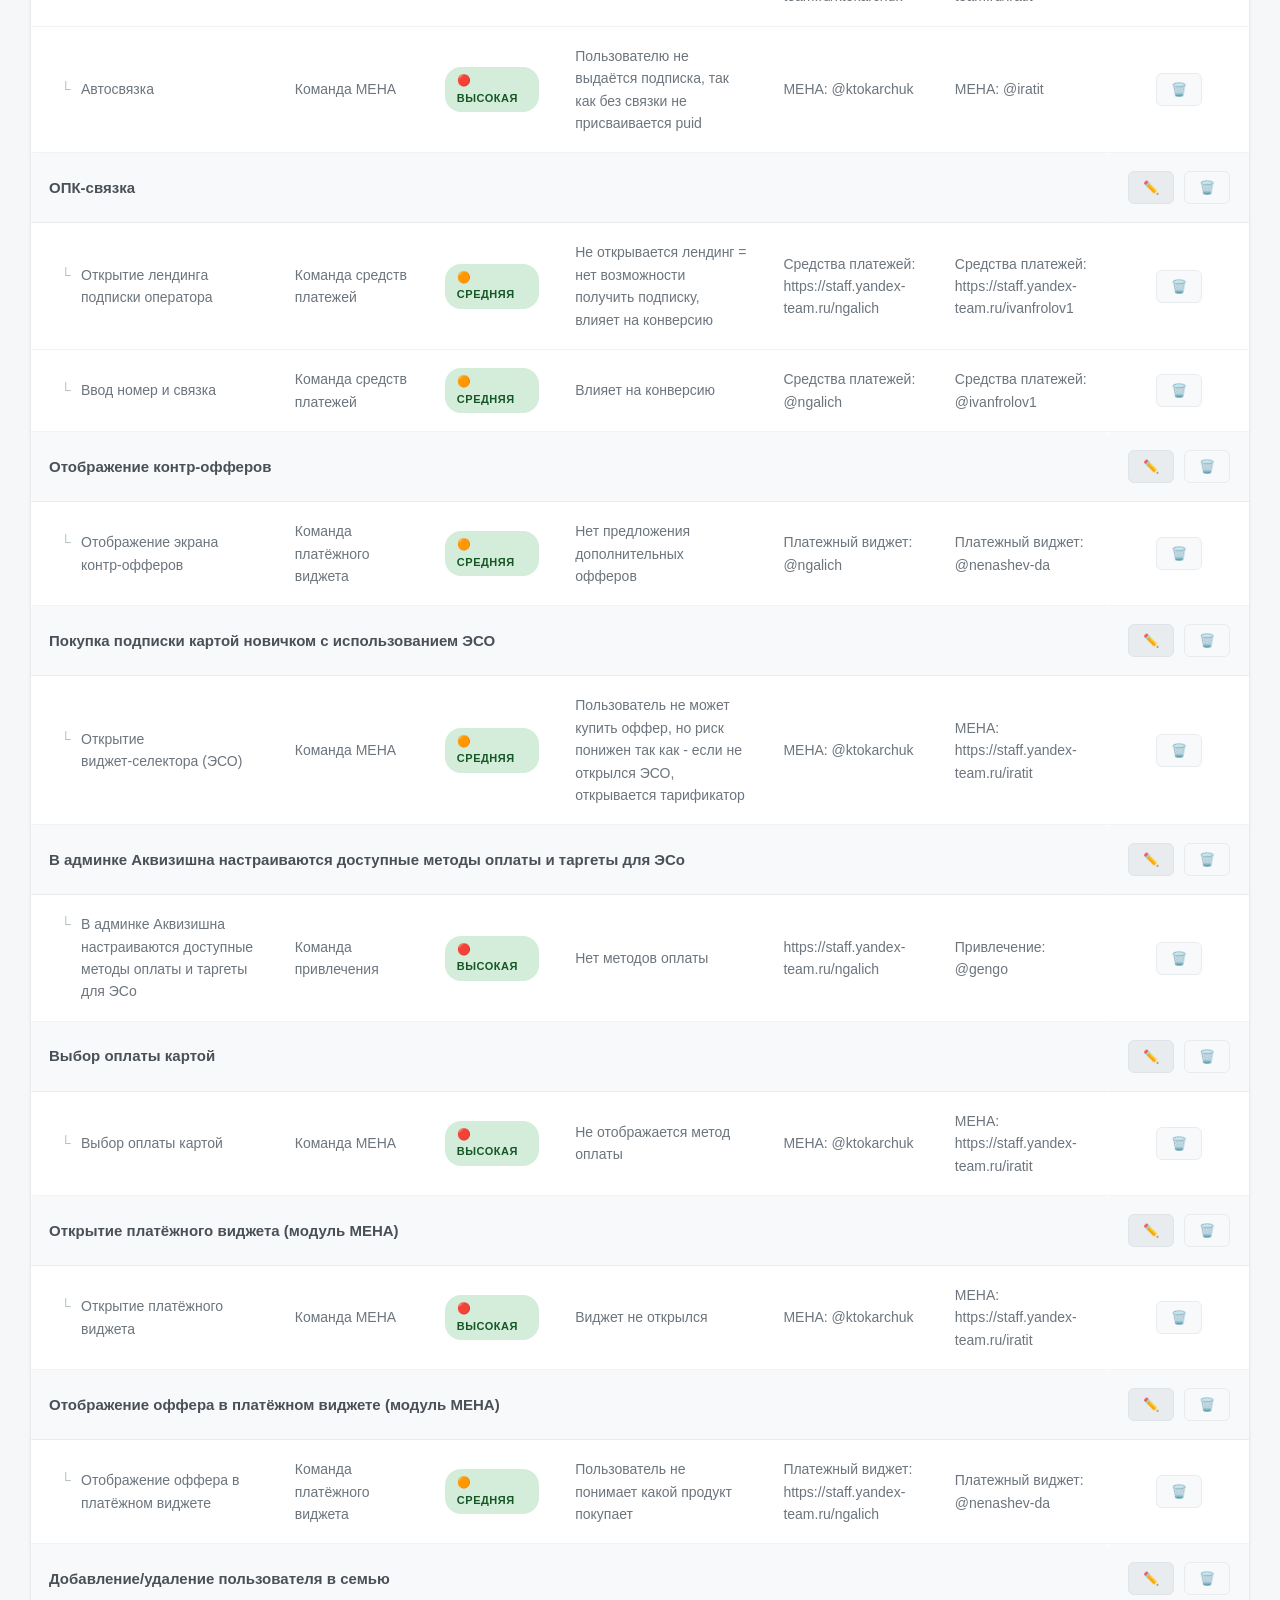
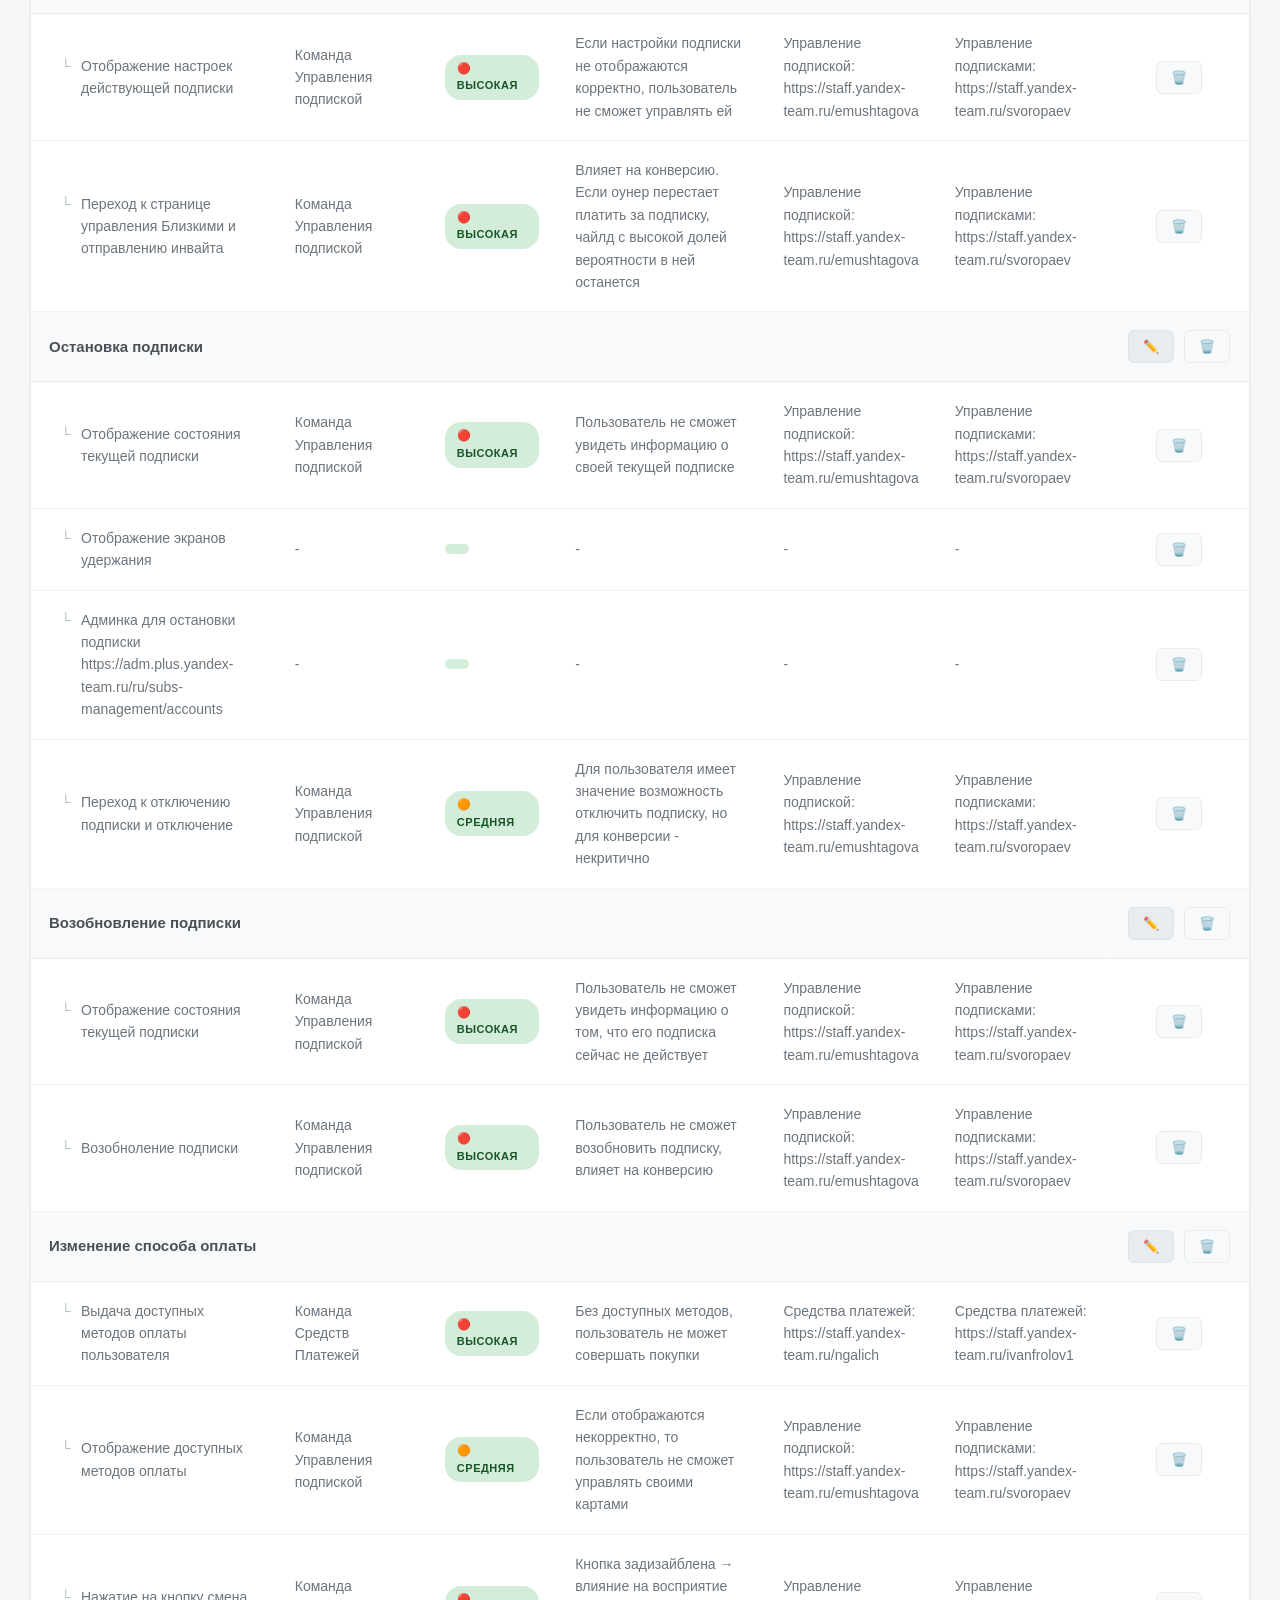
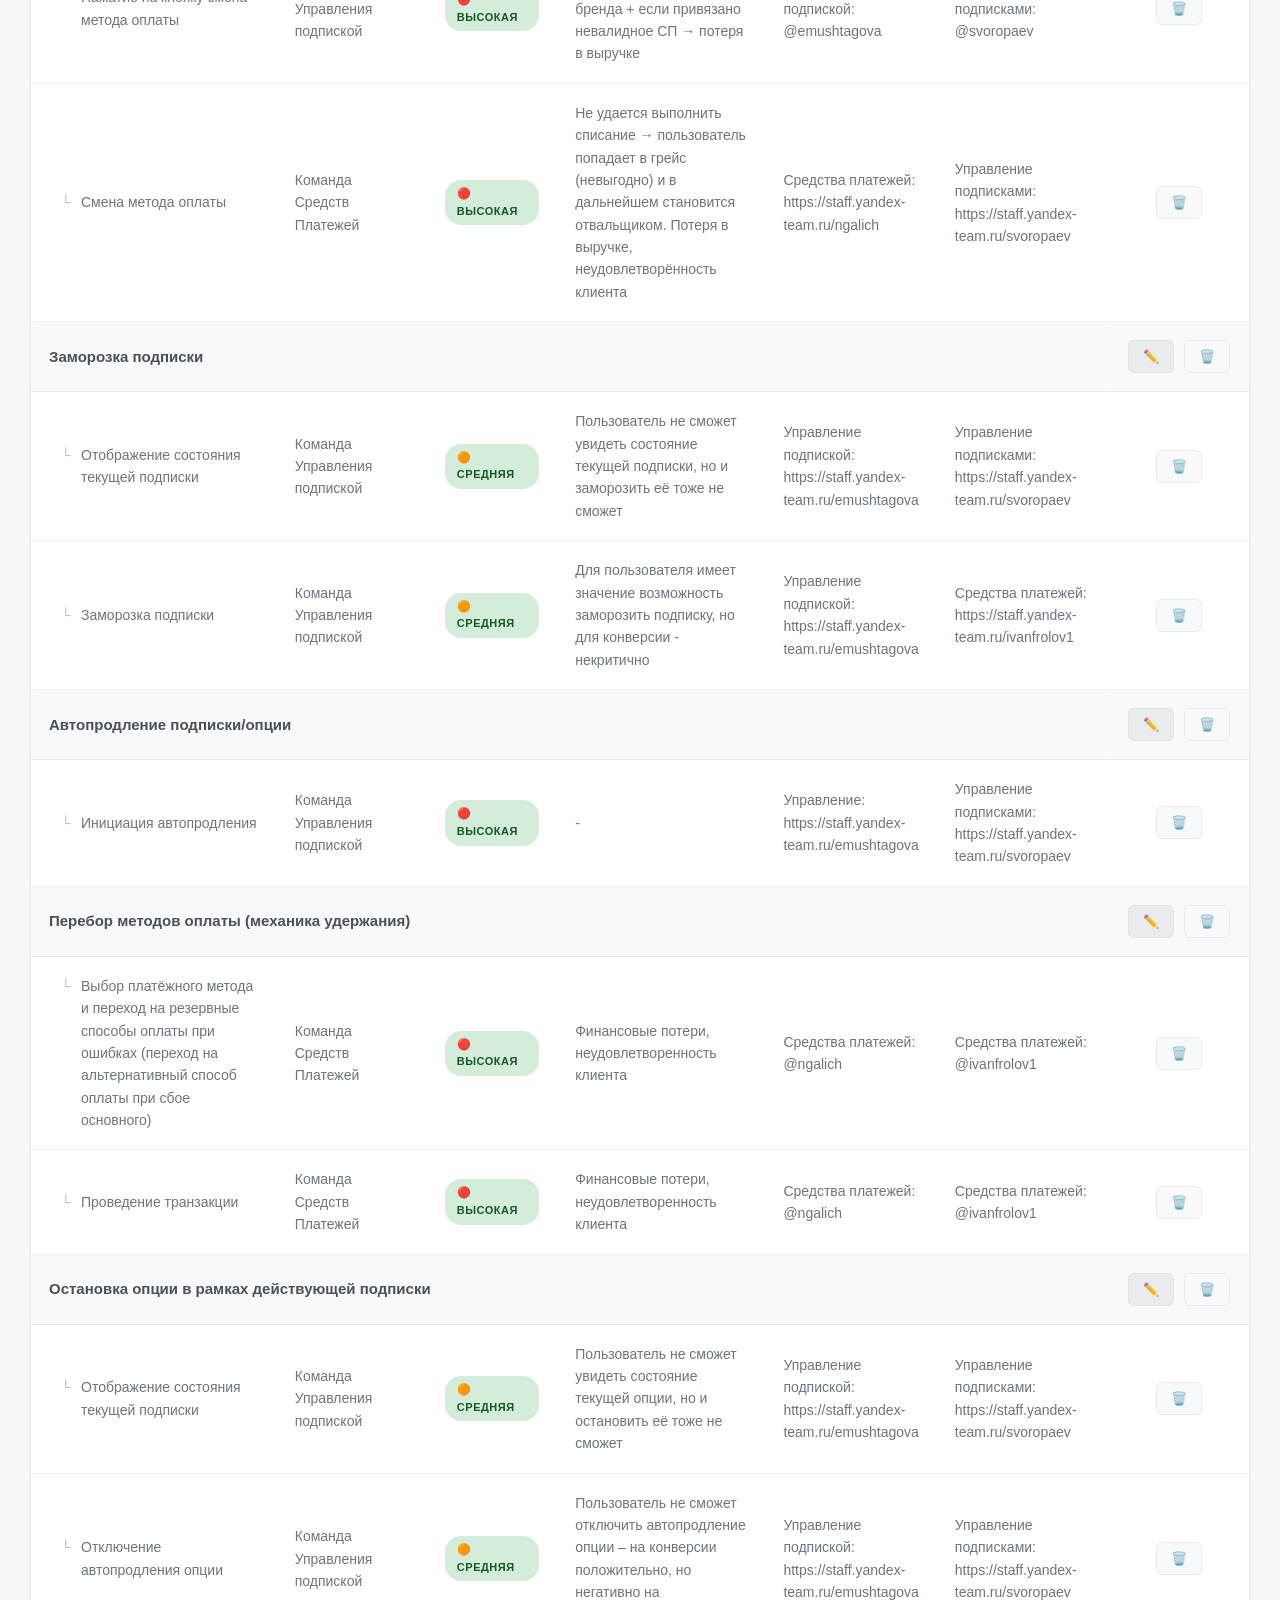
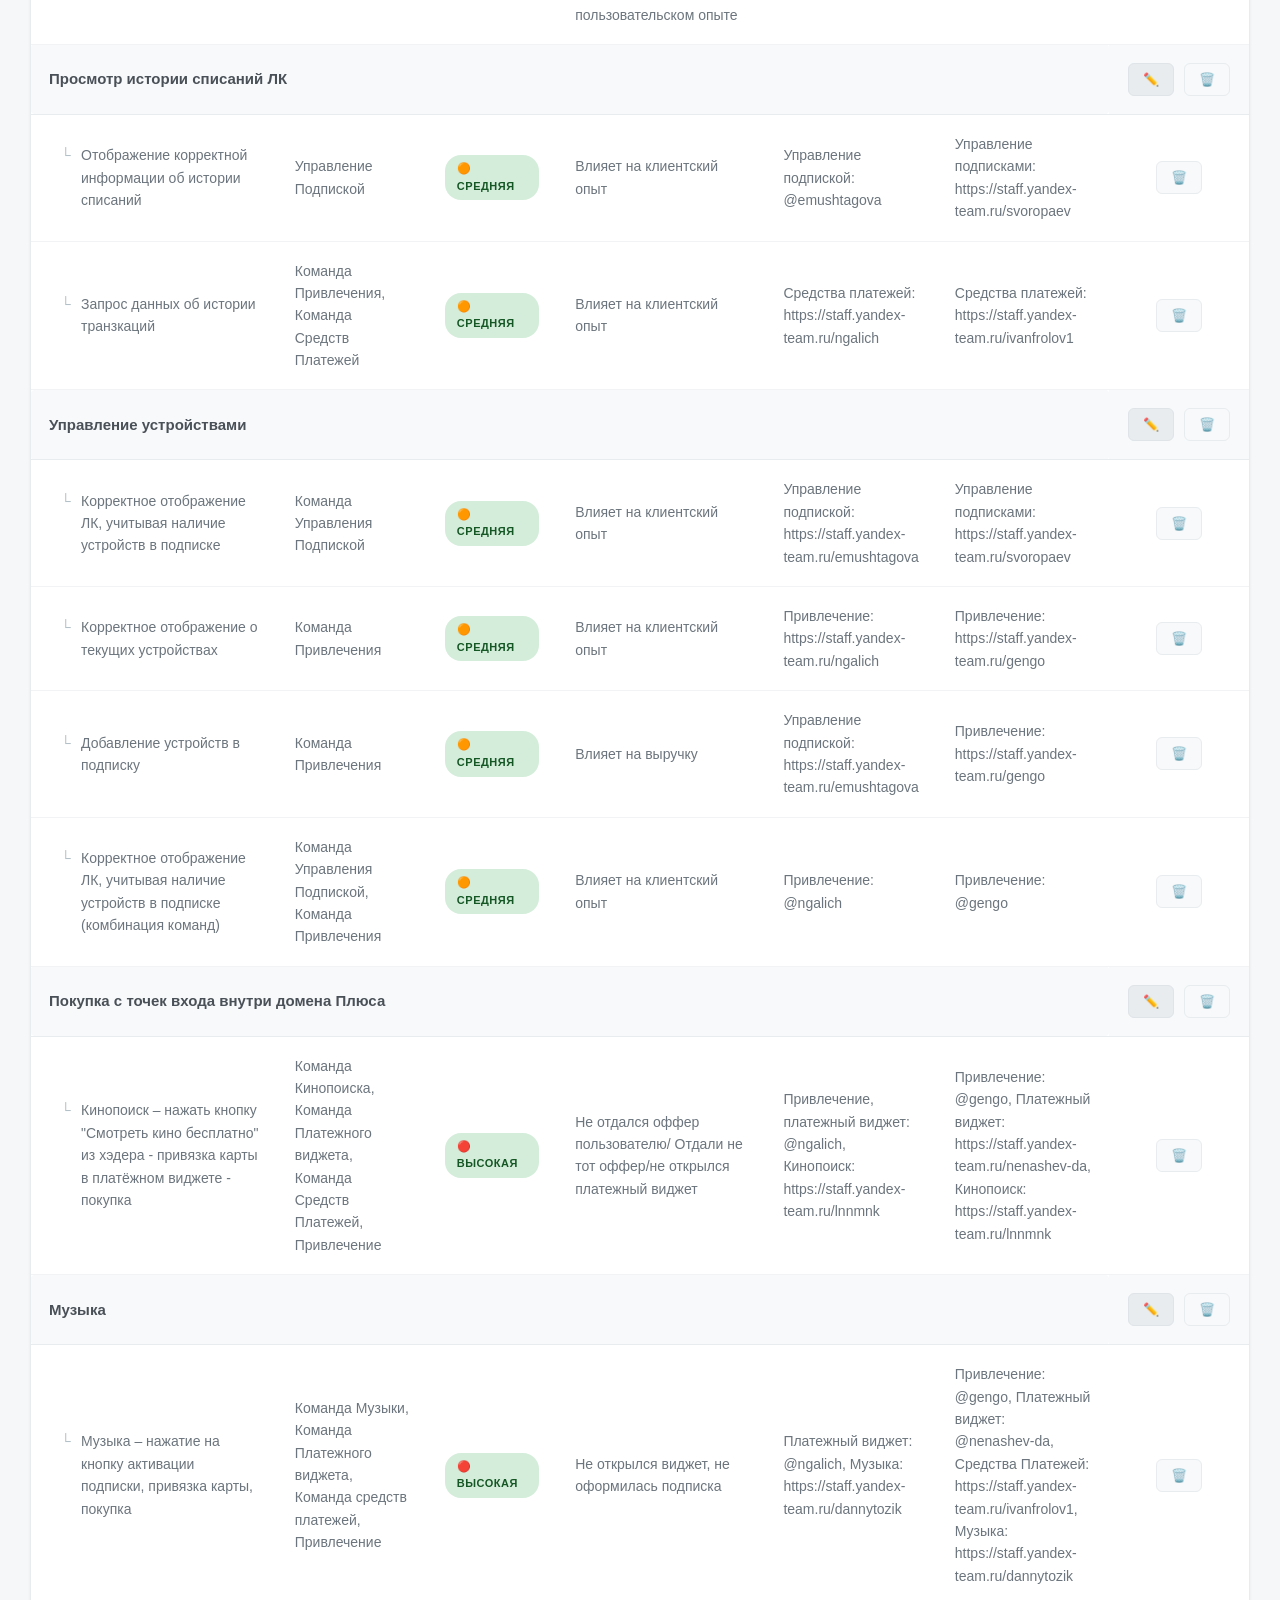
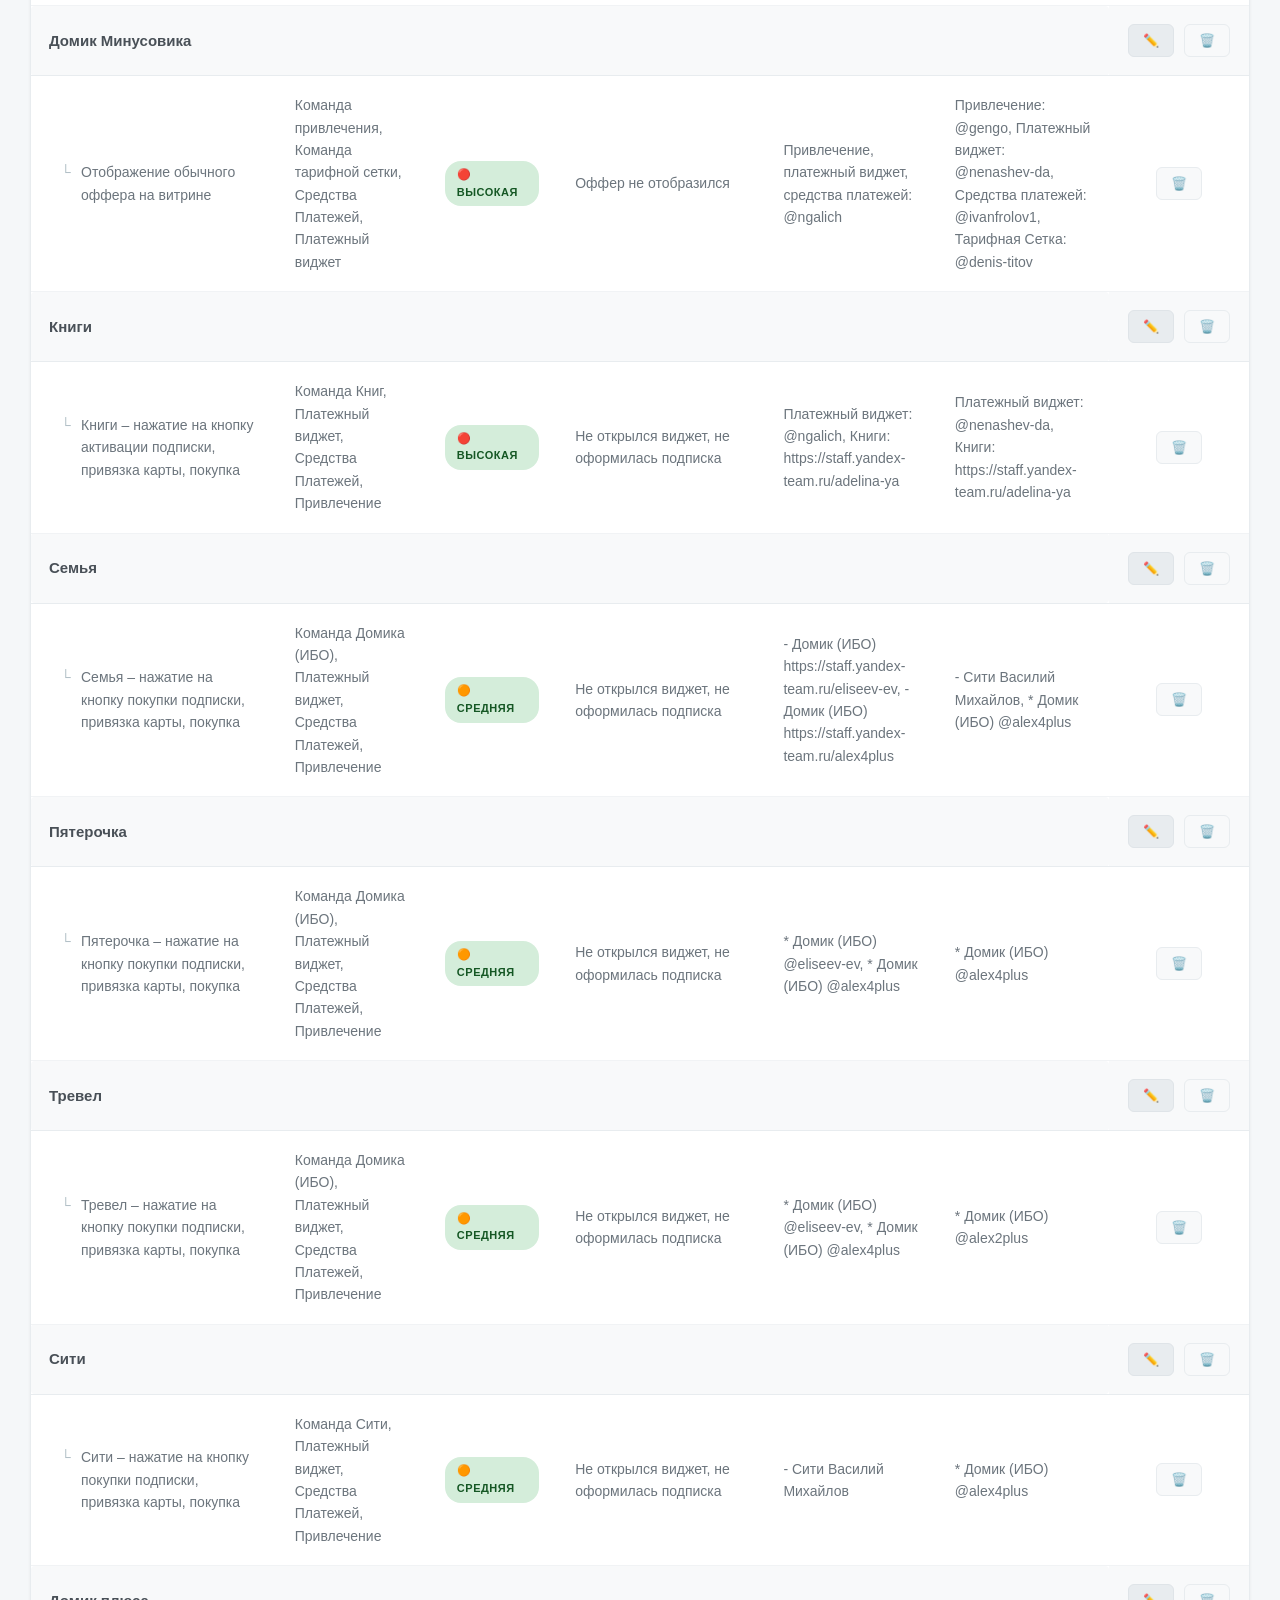
==== commit 402664e9: "Update index.html" ====
--- a/index.html
+++ b/index.html
@@ -166,6 +166,62 @@
             visibility: visible;
         }
 
+        /* Loading Overlay */
+        .loading-overlay {
+            position: fixed;
+            top: 0;
+            left: 0;
+            right: 0;
+            bottom: 0;
+            background: rgba(255, 255, 255, 0.95);
+            backdrop-filter: blur(4px);
+            z-index: 9999;
+            display: none;
+            align-items: center;
+            justify-content: center;
+            flex-direction: column;
+        }
+
+        .loading-overlay.active {
+            display: flex;
+        }
+
+        .loading-spinner {
+            width: 50px;
+            height: 50px;
+            border: 4px solid #e8ecef;
+            border-top: 4px solid #6ba5a3;
+            border-radius: 50%;
+            animation: spin 1s linear infinite;
+        }
+
+        @keyframes spin {
+            0% { transform: rotate(0deg); }
+            100% { transform: rotate(360deg); }
+        }
+
+        .loading-text {
+            margin-top: 20px;
+            color: #6ba5a3;
+            font-weight: 600;
+            font-size: 16px;
+        }
+
+        /* Error Message */
+        .error-message {
+            background: #f8d7da;
+            color: #721c24;
+            padding: 15px 20px;
+            border-radius: 6px;
+            margin: 20px 0;
+            border: 1px solid #f5c6cb;
+            display: none;
+        }
+
+        .error-message.show {
+            display: block;
+        }
+
         /* Container */
         .container {
             max-width: 1600px;
@@ -872,6 +928,12 @@
     </style>
 </head>
 <body>
+    <!-- Loading Overlay -->
+    <div class="loading-overlay" id="loadingOverlay">
+        <div class="loading-spinner"></div>
+        <div class="loading-text">Загрузка данных...</div>
+    </div>
+
     <!-- Sidebar Overlay -->
     <div class="sidebar-overlay" id="sidebarOverlay" onclick="closeSidebar()"></div>
 
@@ -909,6 +971,9 @@
     </div>
 
     <div class="container">
+        <!-- Error Message -->
+        <div class="error-message" id="errorMessage"></div>
+
         <div class="controls">
             <div class="controls-row">
                 <div class="controls-left">
@@ -919,6 +984,15 @@
                         <input type="text" id="searchInput" placeholder="🔍 Поиск по сценарию..." oninput="applyFilters()">
                         <select id="teamFilter" onchange="applyFilters()">
                             <option value="">Все команды</option>
+                        </select>
+                        <select id="criticalityFilter" onchange="applyFilters()">
+                            <option value="">Все критичности</option>
+                        </select>
+                        <select id="rFilter" onchange="applyFilters()">
+                            <option value="">Все ответственные</option>
+                        </select>
+                        <select id="aFilter" onchange="applyFilters()">
+                            <option value="">Все утверждающие</option>
                         </select>
                     </div>
                 </div>
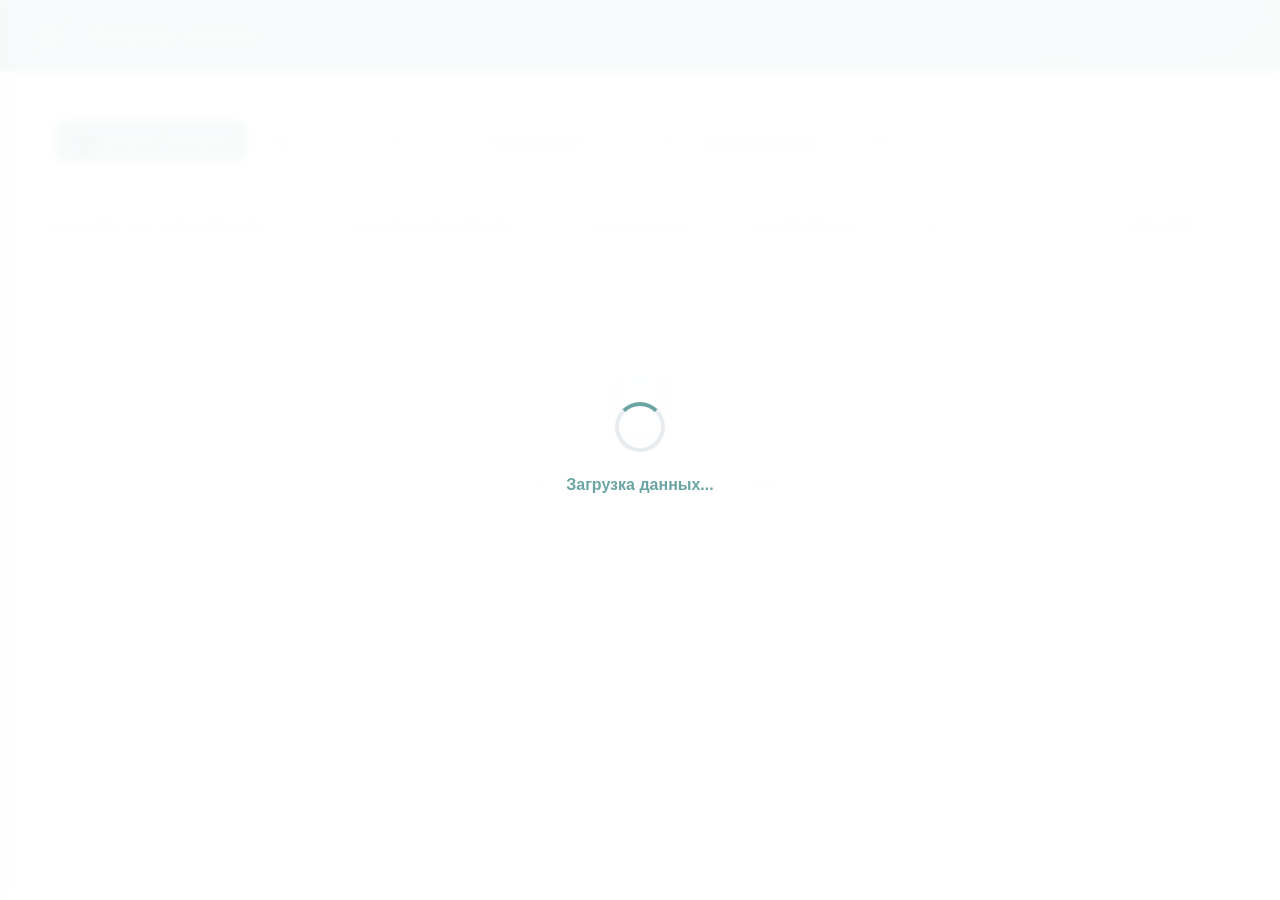
==== commit 2c1486d5: "Update index.html" ====
--- a/index.html
+++ b/index.html
@@ -987,12 +987,10 @@
                         </select>
                         <select id="criticalityFilter" onchange="applyFilters()">
                             <option value="">Все критичности</option>
-                        </select>
-                        <select id="rFilter" onchange="applyFilters()">
-                            <option value="">Все ответственные</option>
-                        </select>
-                        <select id="aFilter" onchange="applyFilters()">
-                            <option value="">Все утверждающие</option>
+                            <option value="Низкая">Низкая</option>
+                            <option value="Средняя">Средняя</option>
+                            <option value="Высокая">Высокая</option>
+                            <option value="Критическая">Критическая</option>
                         </select>
                     </div>
                 </div>
